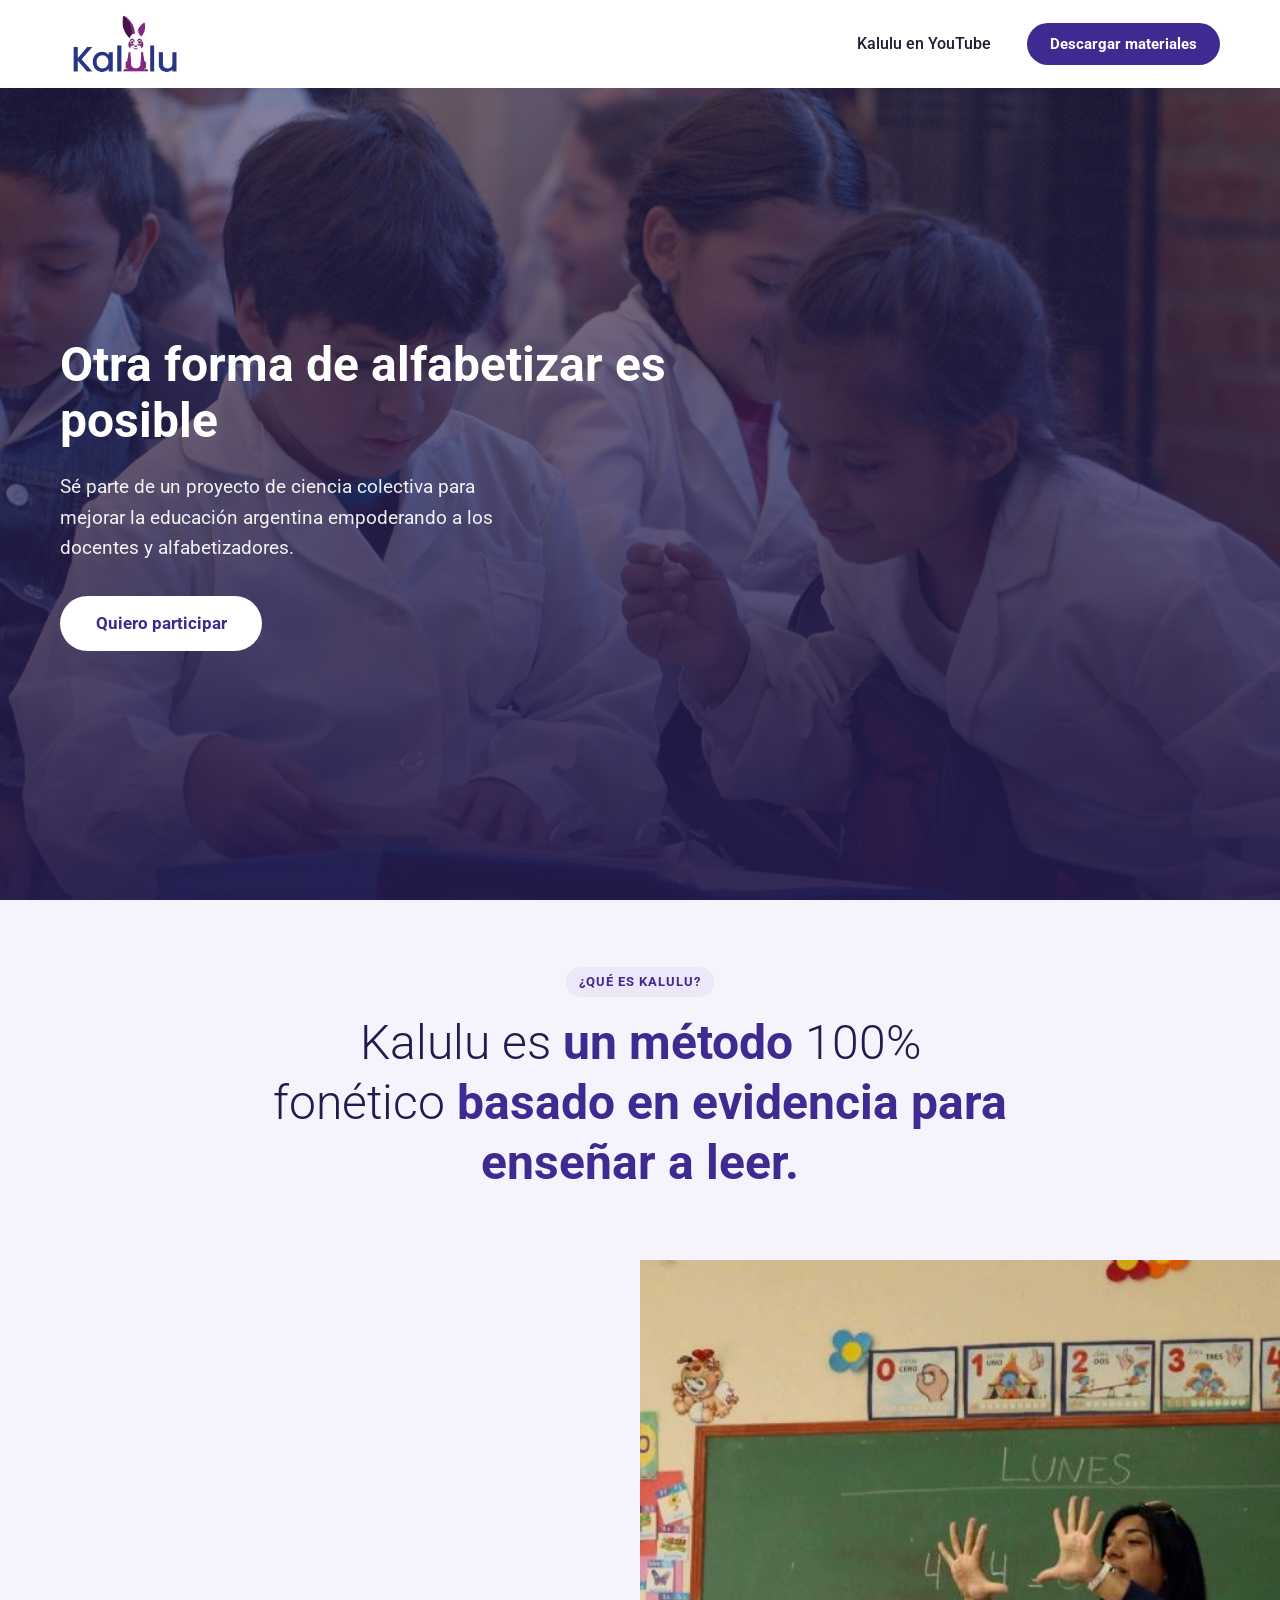
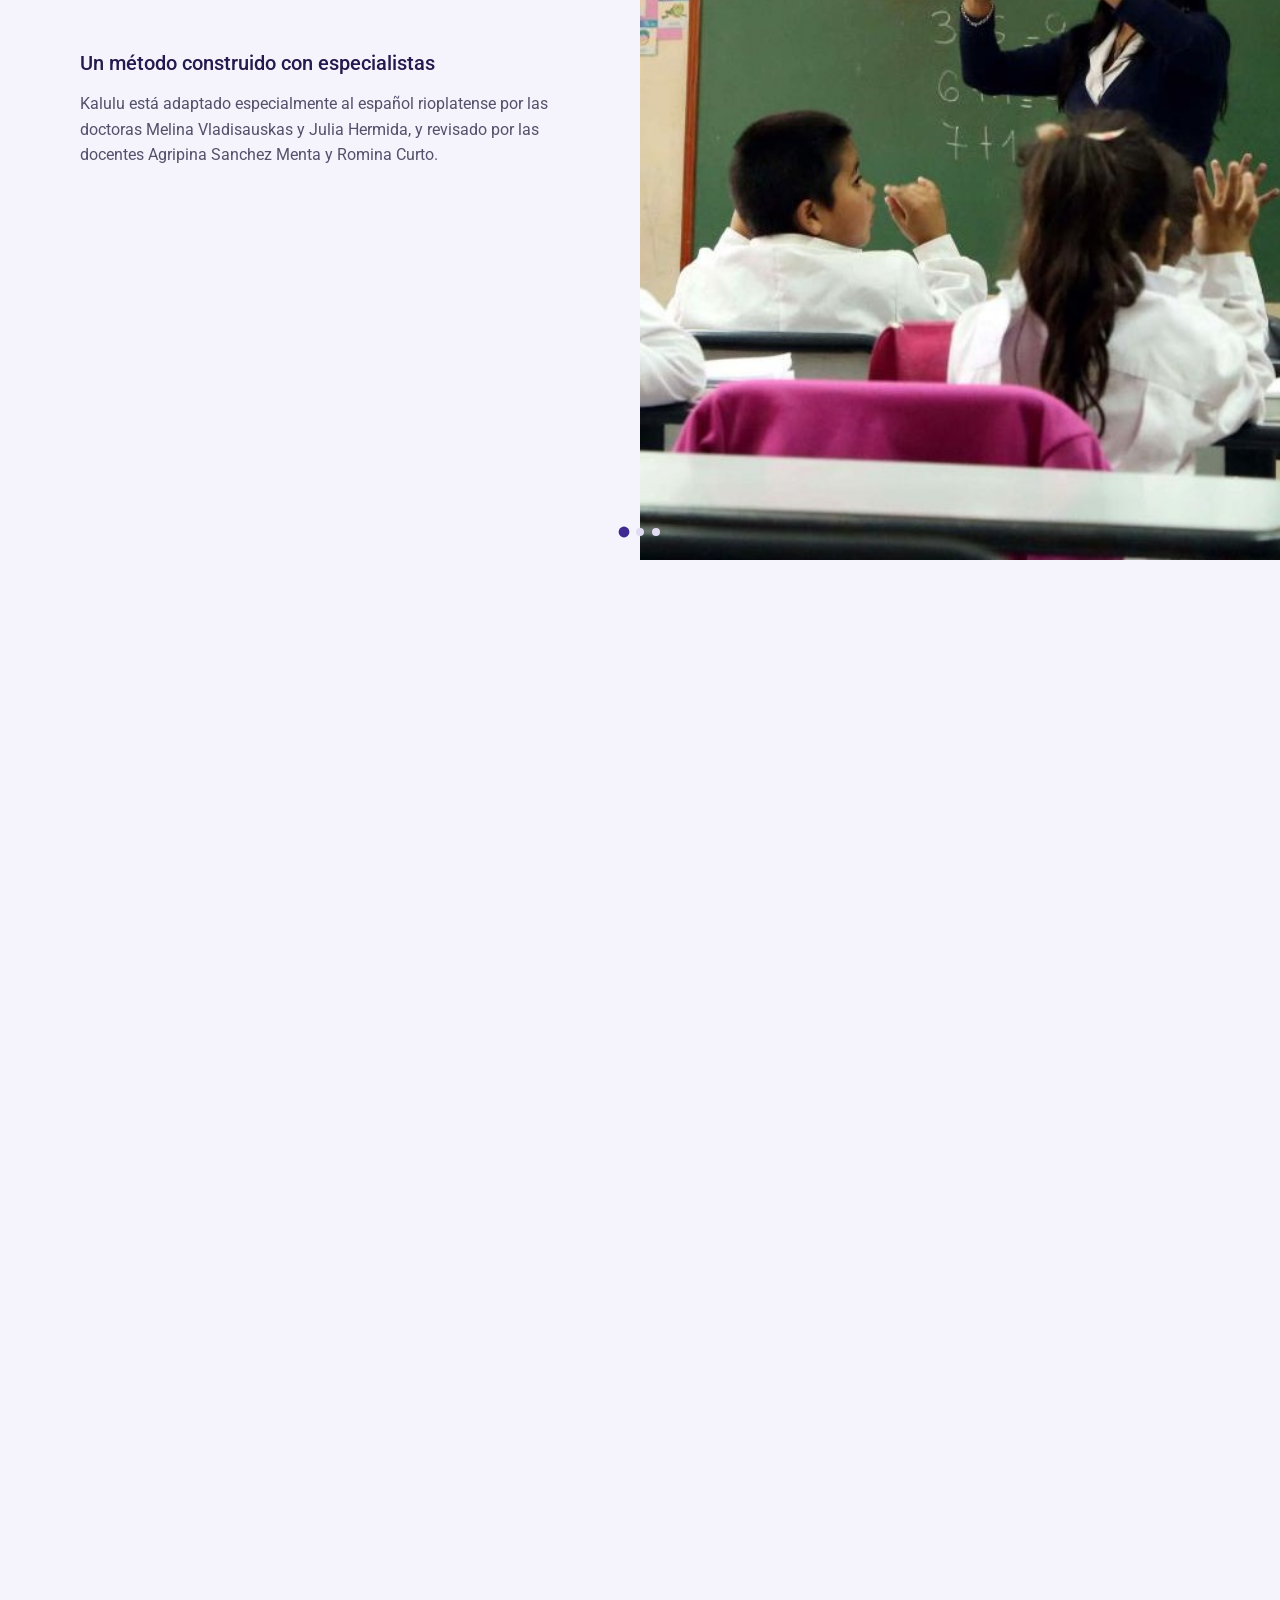
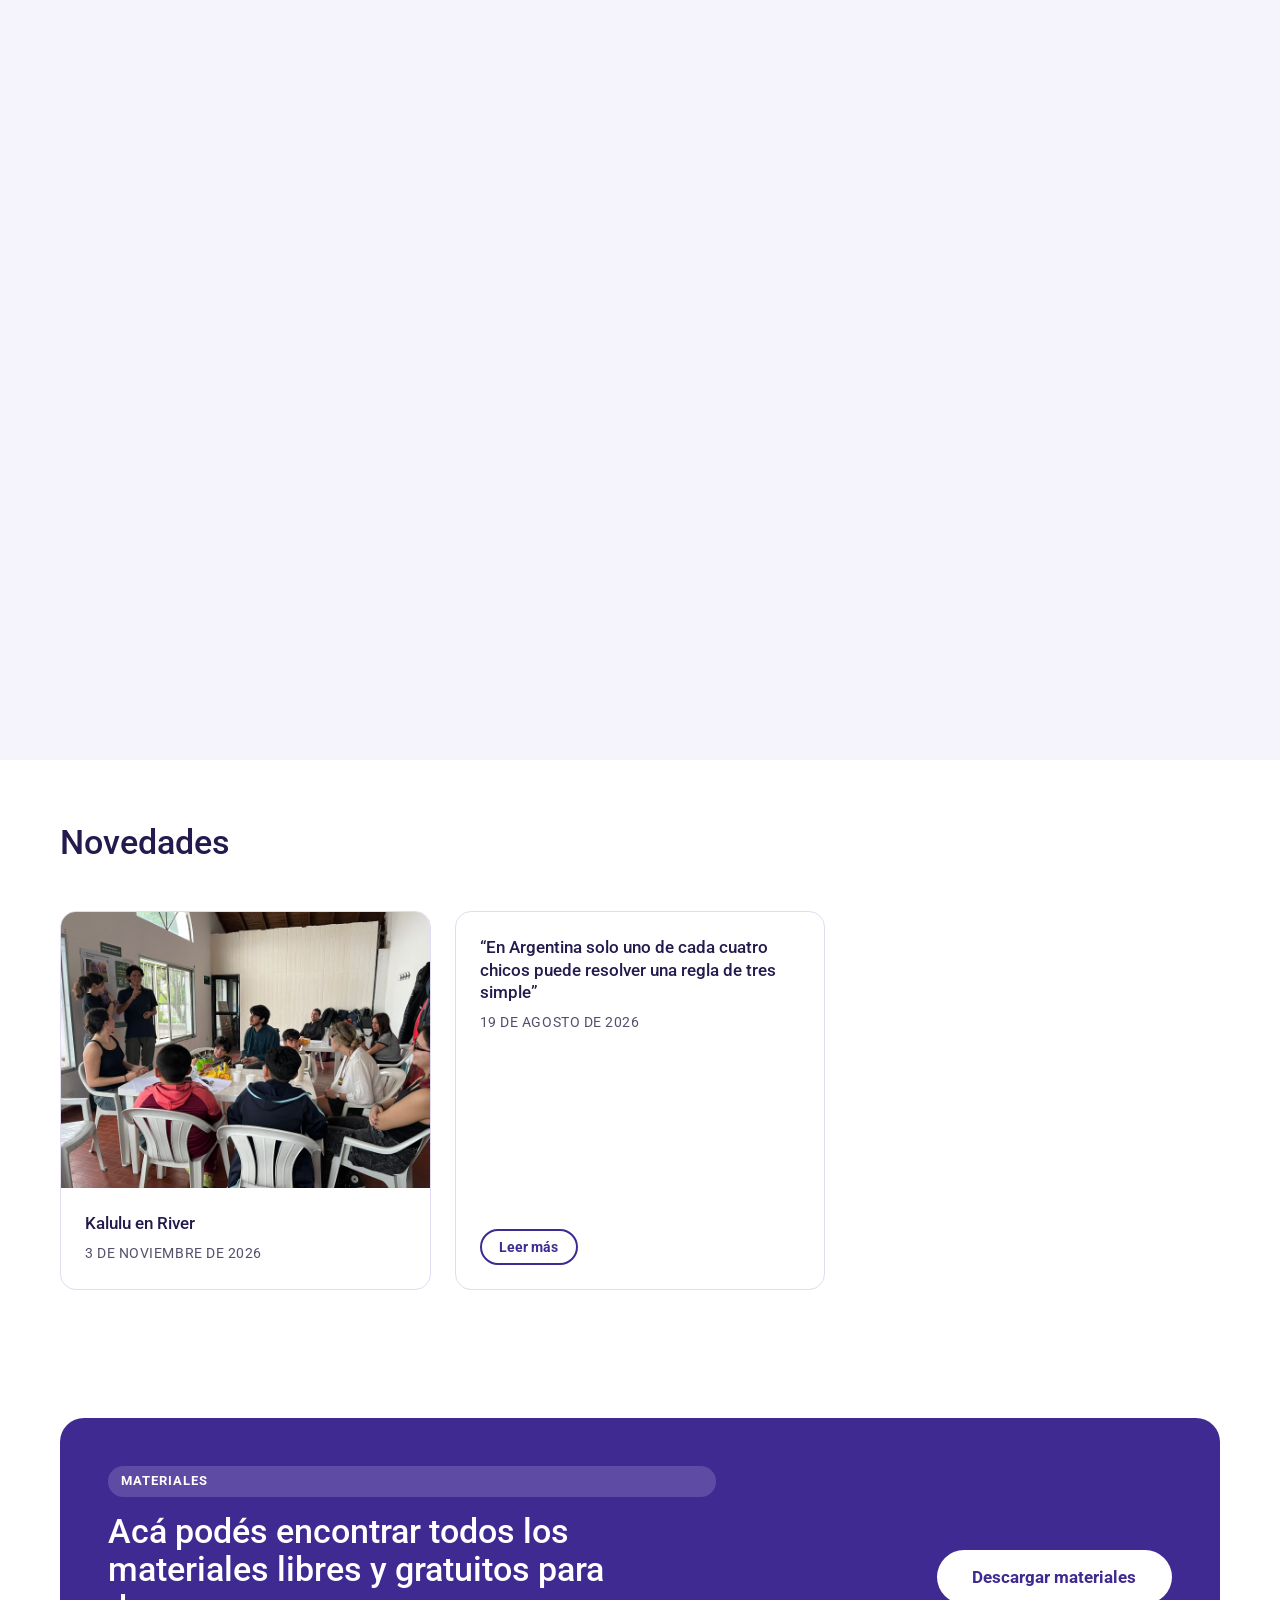
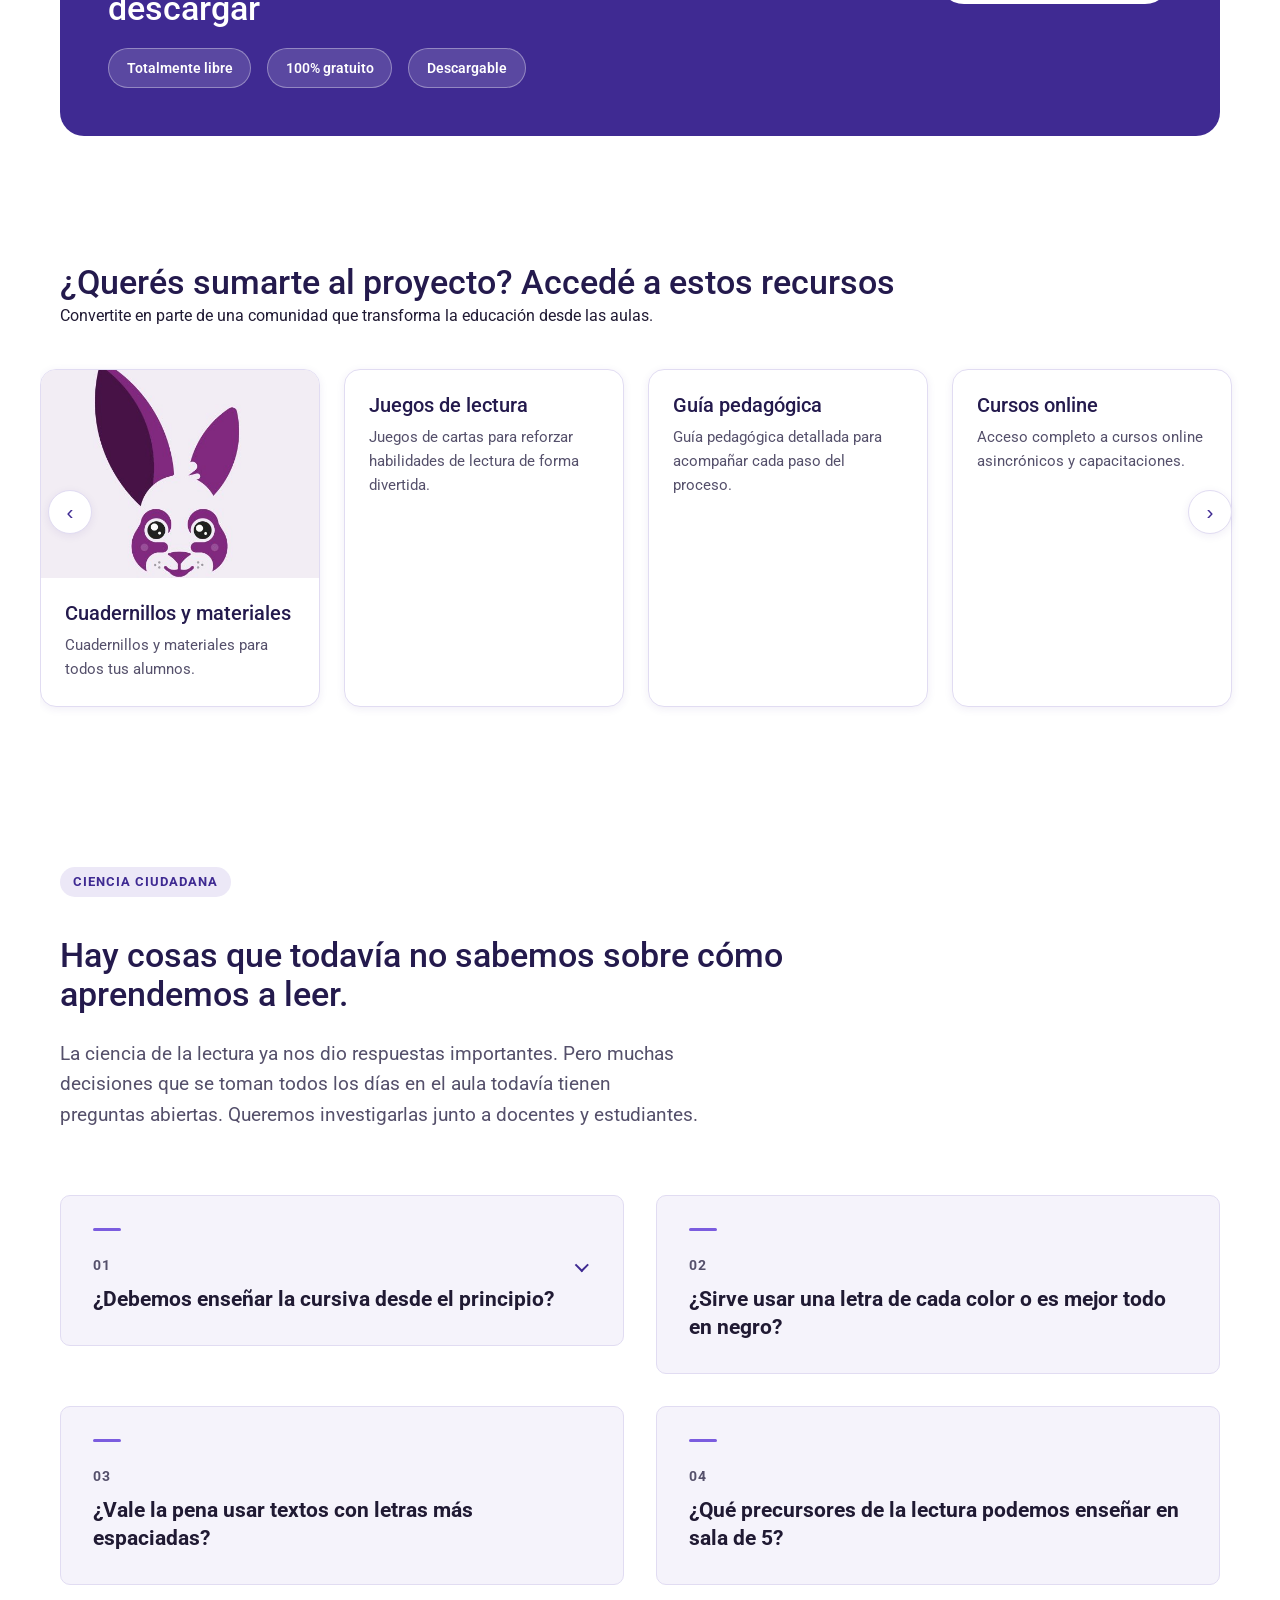
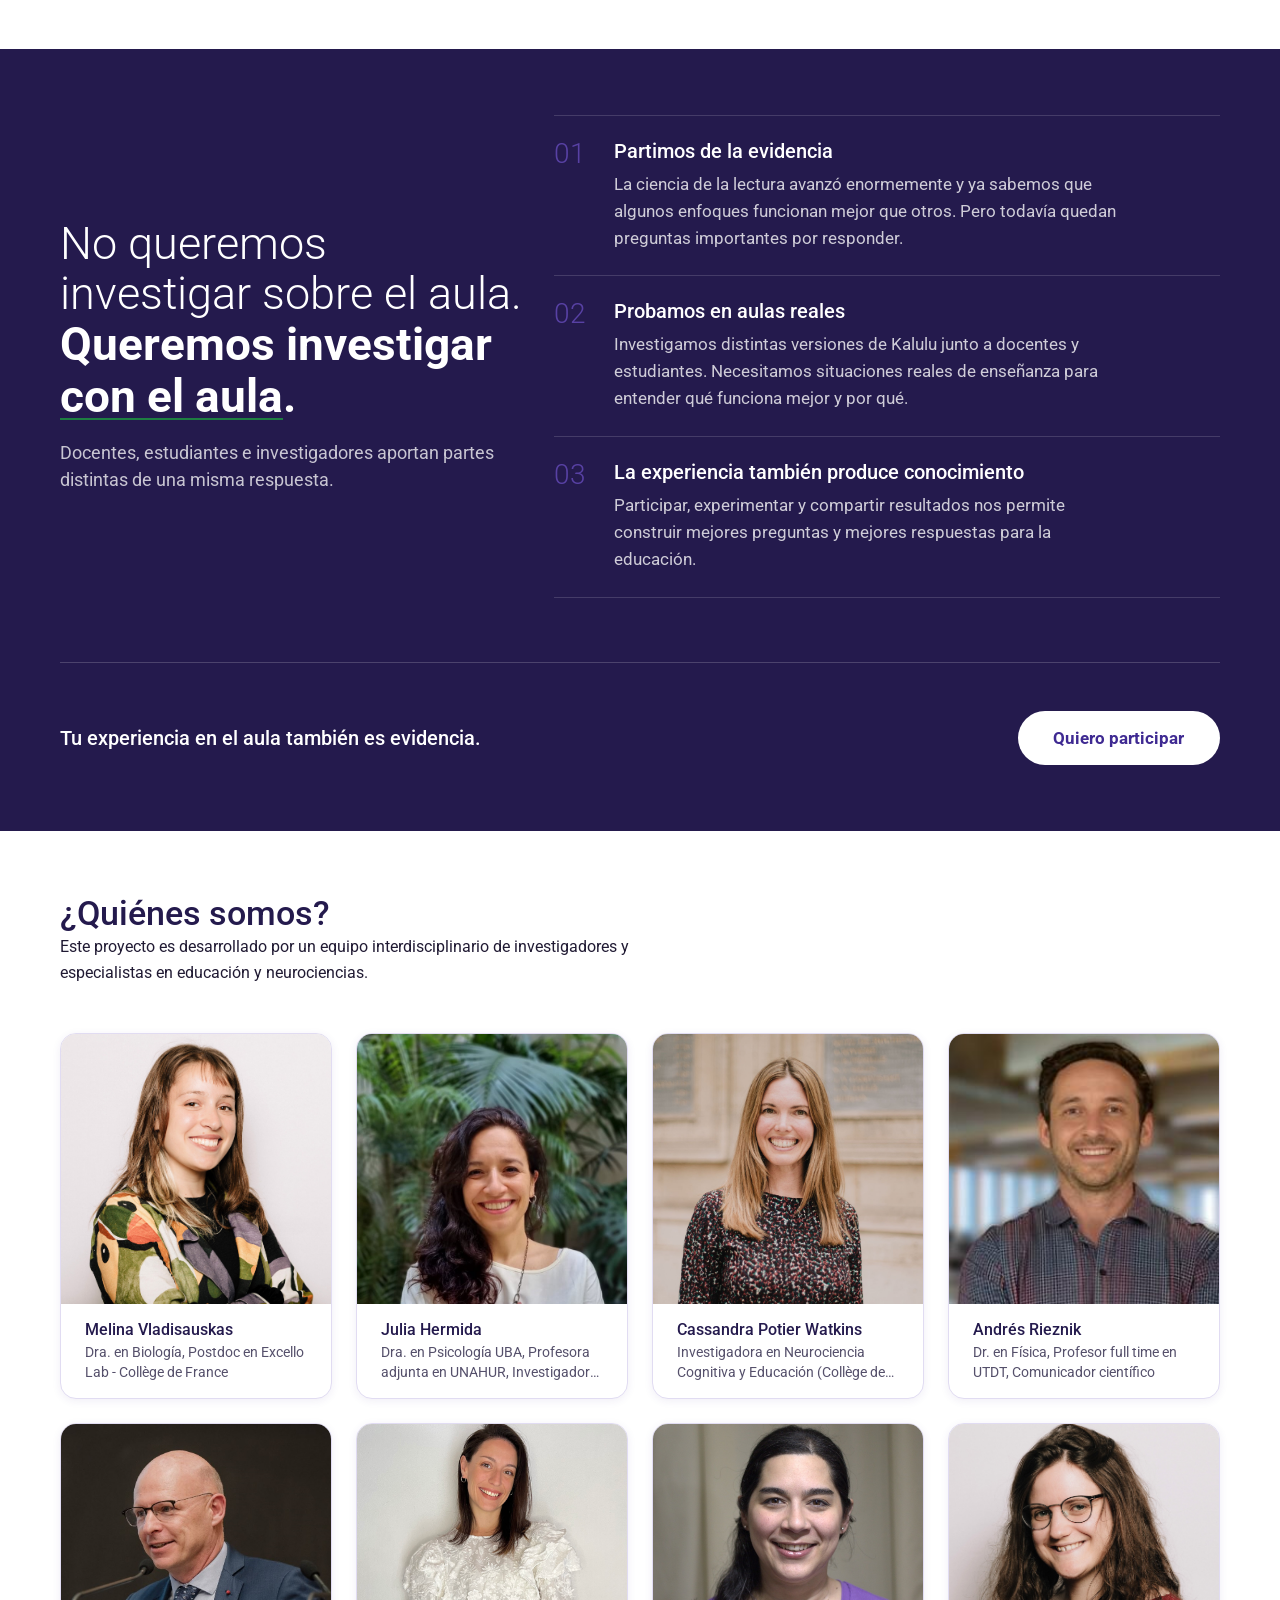
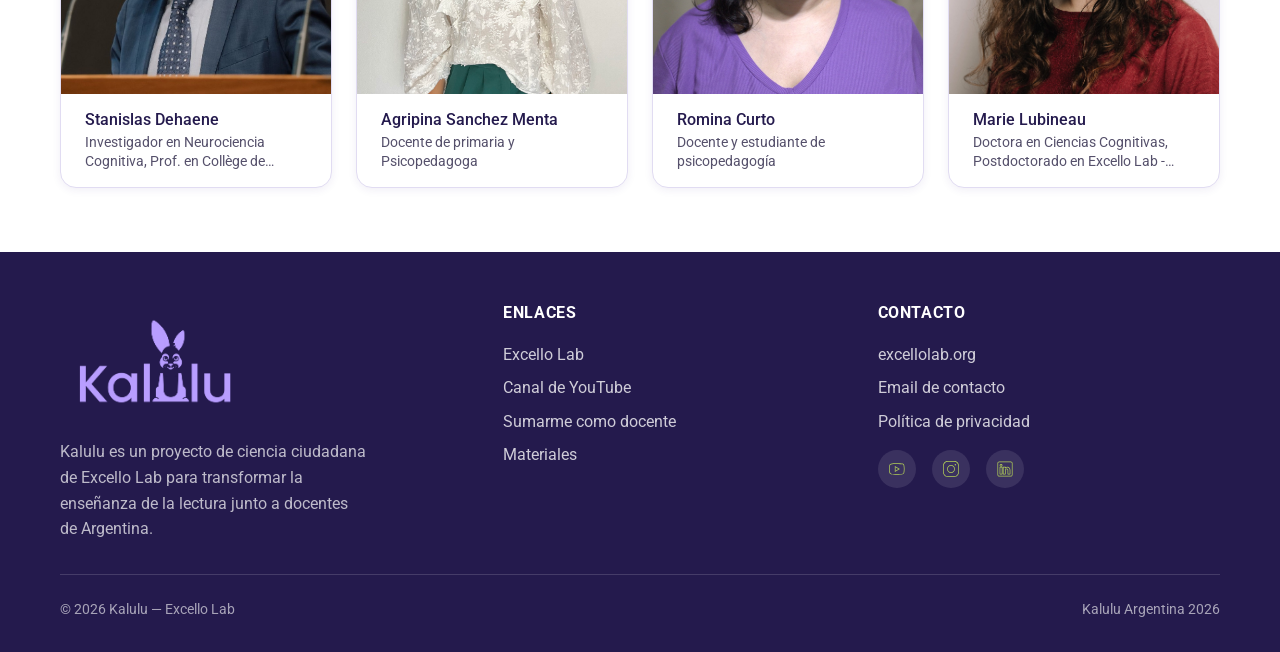
==== index.html @ 23df1b7a "Nueva versión del sitio Kalulu Argentina" ====
<!DOCTYPE html>
<html lang="es">
<head>
<meta charset="UTF-8">
<meta name="viewport" content="width=device-width, initial-scale=1.0">
<title>Kalulu Argentina</title>
<meta name="description" content="Kalulu es un proyecto de ciencia ciudadana para docentes: un método fonético gratuito para enseñar a leer, construido y puesto a prueba junto a investigadores y aulas reales de Argentina.">
<link rel="icon" type="image/png" sizes="48x48" href="imagenes/favicon-48.png">
<link rel="icon" type="image/png" sizes="192x192" href="imagenes/favicon-192.png">
<link rel="icon" type="image/png" sizes="512x512" href="imagenes/favicon.png">
<link rel="apple-touch-icon" href="imagenes/apple-touch-icon.png">
<meta property="og:site_name" content="Kalulu Argentina">
<meta property="og:title" content="Kalulu Argentina">
<meta property="og:type" content="website">
<meta property="og:image" content="https://www.kaluluargentina.org/imagenes/favicon.png">
<script type="application/ld+json">{"@context":"https://schema.org","@type":"WebSite","name":"Kalulu Argentina","alternateName":"Kalulu","url":"https://www.kaluluargentina.org/"}</script>
<link rel="stylesheet" href="assets/css/styles.css">
</head>
<body>
<a class="skip-link" href="#contenido-principal">Saltar al contenido principal</a>

<!-- ============================= HEADER ============================= -->
<header class="site-header">
    <div class="contenedor">
        <a href="./" class="site-header__logo" aria-label="Ir al inicio de Kalulu">
            <img src="imagenes/logo.png" alt="Kalulu">
        </a>
        <div class="site-header__acciones">
            <a class="site-header__youtube" href="https://www.youtube.com/@KaluluChannel" target="_blank" rel="noopener noreferrer" aria-label="Kalulu en YouTube">
                <span class="label-desktop">Kalulu en YouTube</span>
                <span class="label-mobile" aria-hidden="true">YouTube</span>
            </a>
            <a class="btn btn--primario site-header__materiales" href="materiales/index.html" aria-label="Descargar materiales">
                <span class="label-desktop">Descargar materiales</span>
                <span class="label-mobile" aria-hidden="true">Materiales</span>
            </a>
        </div>
    </div>
</header>

<main id="contenido-principal">

    <!-- ============================= HERO ============================= -->
    <section class="hero hero--cargando" id="hero" style="background-image: url('imagenes/imagen%20(9).jpg');">
        <div class="contenedor">
            <div class="hero__contenido">
                <h1 class="hero__titulo" id="hero-titulo">Los docentes <strong>podemos transformar</strong> la alfabetización</h1>
                <p class="hero__subtitulo" id="hero-subtitulo">Sé parte de un proyecto de ciencia colectiva para mejorar la educación argentina empoderando a los docentes.</p>
                <div class="hero__cta">
                    <a class="btn btn--claro btn--grande" id="hero-cta" href="https://kalulu.excellolab.org/cienciaciudadana-argentina/" target="_blank" rel="noopener noreferrer">Quiero participar</a>
                </div>
            </div>
        </div>
    </section>

    <!-- ============================= INTRODUCCIÓN "QUÉ ES KALULU" ============================= -->
    <section class="kalulu-intro" aria-labelledby="kalulu-intro-titulo">
        <div class="kalulu-intro__inner">
            <span class="etiqueta">¿Qué es Kalulu?</span>
            <h2 id="kalulu-intro-titulo">Kalulu es <strong>un método</strong> 100% fonético <strong>basado en evidencia para enseñar a leer.</strong></h2>
        </div>
    </section>

    <!-- ============================= SOBRE KALULU (interactiva / sticky) ============================= -->
    <section class="kalulu-sticky" id="kalulu-sticky" aria-label="Sobre Kalulu">
        <div class="kalulu-sticky__track" id="kalulu-sticky-track">
            <div class="kalulu-sticky__pegado" id="kalulu-sticky-pegado">

                <div class="kalulu-sticky__par is-active" data-panel-index="0">
                    <div class="kalulu-sticky__mitad kalulu-sticky__texto">
                        <div class="kalulu-sticky__texto-inner">
                            <h3>Un método construido con especialistas</h3>
                            <p>Kalulu está adaptado especialmente al español rioplatense por las doctoras Melina Vladisauskas y Julia Hermida, y revisado por las docentes Agripina Sanchez Menta y Romina Curto.</p>
                        </div>
                    </div>
                    <div class="kalulu-sticky__mitad kalulu-sticky__visual">
                        <div class="kalulu-sticky__media">
                            <img src="imagenes/imagen%20(3).jpeg" alt="Docente enseñando a leer con el método Kalulu" loading="lazy">
                        </div>
                    </div>
                </div>

                <div class="kalulu-sticky__par" data-panel-index="1">
                    <div class="kalulu-sticky__mitad kalulu-sticky__texto">
                        <div class="kalulu-sticky__texto-inner">
                            <h3>Pensado para el aula real</h3>
                            <p>Necesitamos pruebas reales, con aulas reales, con docentes reales: por eso Kalulu se prueba y se ajusta junto a quienes enseñan a leer todos los días.</p>
                        </div>
                    </div>
                    <div class="kalulu-sticky__mitad kalulu-sticky__visual">
                        <div class="kalulu-sticky__media kalulu-sticky__media--foto-aula">
                            <img src="imagenes/imagen%20(12).jpg" alt="Docente revisando el cuaderno de una alumna mientras el resto de la clase escribe, en un aula real" loading="lazy">
                        </div>
                    </div>
                </div>

                <div class="kalulu-sticky__par" data-panel-index="2">
                    <div class="kalulu-sticky__mitad kalulu-sticky__texto">
                        <div class="kalulu-sticky__texto-inner">
                            <h3>Todo el material, gratis</h3>
                            <p>Todos los materiales digitales de Kalulu son gratuitos, para que cualquier docente pueda empezar a usarlos en su aula sin ningún costo.</p>
                        </div>
                    </div>
                    <div class="kalulu-sticky__mitad kalulu-sticky__visual">
                        <div class="kalulu-sticky__media">
                            <img src="imagenes/imagen%20(2).jpg" alt="Materiales de Kalulu" loading="lazy">
                        </div>
                    </div>
                </div>

                <div class="kalulu-sticky__progreso" id="kalulu-sticky-progreso" aria-hidden="true">
                    <span class="kalulu-sticky__punto kalulu-sticky__punto--activo" data-punto="0"></span>
                    <span class="kalulu-sticky__punto" data-punto="1"></span>
                    <span class="kalulu-sticky__punto" data-punto="2"></span>
                </div>
            </div>
        </div>
    </section>

    <!-- ============================= NOTICIAS ============================= -->
    <section class="seccion" id="noticias" aria-labelledby="noticias-titulo">
        <div class="contenedor">
            <h2 id="noticias-titulo">Novedades</h2>
            <div id="noticias-contenedor">
                <p class="noticias__estado" id="noticias-estado">Cargando noticias...</p>
            </div>
        </div>
    </section>

    <!-- ============================= MATERIALES ============================= -->
    <section class="seccion" aria-labelledby="materiales-titulo">
        <div class="contenedor">
            <div class="materiales">
                <div class="materiales__texto">
                    <span class="etiqueta" style="background:rgba(255,255,255,0.16); color:#fff;">Materiales</span>
                    <h2 id="materiales-titulo">Acá podés encontrar todos los materiales libres y gratuitos para descargar</h2>
                    <div class="materiales__chips">
                        <span class="materiales__chip">Totalmente libre</span>
                        <span class="materiales__chip">100% gratuito</span>
                        <span class="materiales__chip">Descargable</span>
                    </div>
                </div>
                <div class="materiales__accion">
                    <a class="btn btn--claro btn--grande" href="materiales/index.html">Descargar materiales</a>
                </div>
            </div>
        </div>
    </section>

    <!-- ============================= QUÉ OFRECEMOS ============================= -->
    <section class="seccion" aria-labelledby="ofrecemos-titulo">
        <div class="contenedor">
            <h2 id="ofrecemos-titulo">¿Querés sumarte al proyecto? Accedé a estos recursos</h2>
            <p>Convertite en parte de una comunidad que transforma la educación desde las aulas.</p>
            <div class="ofrecemos__carrusel-wrap">
                <button type="button" class="ofrecemos__nav ofrecemos__nav--prev" id="ofrecemos-prev" aria-label="Ver tarjetas anteriores">‹</button>
                <div class="ofrecemos__carrusel" id="ofrecemos-carrusel" tabindex="0" aria-label="Recursos para docentes que ofrece Kalulu" role="region">
                    <p class="noticias__estado" id="ofrecemos-estado">Cargando...</p>
                </div>
                <button type="button" class="ofrecemos__nav ofrecemos__nav--next" id="ofrecemos-next" aria-label="Ver tarjetas siguientes">›</button>
            </div>
        </div>
    </section>

    <!-- ============================= CIENCIA CIUDADANA — PARTE 1: preguntas abiertas
         (editorial, fondo claro) ============================= -->
    <section class="seccion ciencia-preguntas" aria-labelledby="ciencia-titulo">
        <div class="contenedor">
            <div class="ciencia-preguntas__intro">
                <span class="etiqueta">Ciencia ciudadana</span>
                <h2 id="ciencia-titulo">Hay cosas que todavía no sabemos sobre cómo aprendemos a leer.</h2>
                <p>La ciencia de la lectura ya nos dio respuestas importantes. Pero muchas decisiones que se toman todos los días en el aula todavía tienen preguntas abiertas. Queremos investigarlas junto a docentes y estudiantes.</p>
            </div>

            <div class="ciencia-preguntas__grid" id="ciencia-preguntas-contenedor" aria-live="polite">
                <p class="ciencia-preguntas__estado" id="ciencia-preguntas-estado">Cargando preguntas...</p>
            </div>
        </div>
    </section>

    <!-- ============================= CIENCIA CIUDADANA — PARTE 2: cómo investigamos
         juntos (violeta institucional, dos columnas asimétricas + cierre) ============================= -->
    <section class="ciencia-investigacion" aria-labelledby="ciencia-investigacion-titulo">
        <div class="contenedor">
            <div class="ciencia-investigacion__grid">
                <div class="ciencia-investigacion__statement">
                    <h2 id="ciencia-investigacion-titulo">
                        <span class="ciencia-investigacion__linea-liviana">No queremos investigar sobre el aula.</span>
                        <strong class="ciencia-investigacion__linea-fuerte">Queremos investigar <span class="ciencia-investigacion__resaltado">con el aula</span>.</strong>
                    </h2>
                    <p>Docentes, estudiantes e investigadores aportan partes distintas de una misma respuesta.</p>
                </div>

                <ol class="ciencia-investigacion__lista">
                    <li class="ciencia-investigacion__paso">
                        <span class="ciencia-investigacion__paso-num" aria-hidden="true">01</span>
                        <div class="ciencia-investigacion__paso-texto">
                            <h3>Partimos de la evidencia</h3>
                            <p>La ciencia de la lectura avanzó enormemente y ya sabemos que algunos enfoques funcionan mejor que otros. Pero todavía quedan preguntas importantes por responder.</p>
                        </div>
                    </li>
                    <li class="ciencia-investigacion__paso">
                        <span class="ciencia-investigacion__paso-num" aria-hidden="true">02</span>
                        <div class="ciencia-investigacion__paso-texto">
                            <h3>Probamos en aulas reales</h3>
                            <p>Investigamos distintas versiones de Kalulu junto a docentes y estudiantes. Necesitamos situaciones reales de enseñanza para entender qué funciona mejor y por qué.</p>
                        </div>
                    </li>
                    <li class="ciencia-investigacion__paso">
                        <span class="ciencia-investigacion__paso-num" aria-hidden="true">03</span>
                        <div class="ciencia-investigacion__paso-texto">
                            <h3>La experiencia también produce conocimiento</h3>
                            <p>Participar, experimentar y compartir resultados nos permite construir mejores preguntas y mejores respuestas para la educación.</p>
                        </div>
                    </li>
                </ol>
            </div>

            <div class="ciencia-investigacion__cierre">
                <p class="ciencia-investigacion__cierre-texto">Tu experiencia en el aula también es evidencia.</p>
                <a class="btn btn--claro btn--grande" href="https://kalulu.excellolab.org/cienciaciudadana-argentina/" target="_blank" rel="noopener noreferrer">Quiero participar</a>
            </div>
        </div>
    </section>

    <!-- ============================= QUIÉNES SOMOS ============================= -->
    <section class="seccion" id="equipo" aria-labelledby="equipo-titulo">
        <div class="contenedor">
            <h2 id="equipo-titulo">¿Quiénes somos?</h2>
            <p>Este proyecto es desarrollado por un equipo interdisciplinario de investigadores y especialistas en educación y neurociencias.</p>

            <div class="equipo__grid" id="equipo-grid">
                <p class="equipo__estado" id="equipo-estado">Cargando equipo...</p>
            </div>
        </div>
    </section>
</main>

<!-- ============================= FOOTER ============================= -->
<footer class="site-footer" id="contacto">
    <div class="contenedor">
        <div class="site-footer__top">
            <div class="site-footer__marca">
                <img src="imagenes/logofondooscuro.png" alt="Kalulu">
                <p>Kalulu es un proyecto de ciencia ciudadana de Excello Lab para transformar la enseñanza de la lectura junto a docentes de Argentina.</p>
            </div>
            <div>
                <h4>Enlaces</h4>
                <ul>
                    <li><a href="https://excellolab.org/" target="_blank" rel="noopener noreferrer">Excello Lab</a></li>
                    <li><a href="https://www.youtube.com/@KaluluChannel" target="_blank" rel="noopener noreferrer">Canal de YouTube</a></li>
                    <li><a href="https://kalulu.excellolab.org/cienciaciudadana-argentina/" target="_blank" rel="noopener noreferrer">Sumarme como docente</a></li>
                    <li><a href="materiales/index.html">Materiales</a></li>
                </ul>
            </div>
            <div>
                <h4>Contacto</h4>
                <ul>
                    <li><a href="https://excellolab.org/" target="_blank" rel="noopener noreferrer">excellolab.org</a></li>
                    <li><a href="mailto:contacto-argentina@excellolab.org">Email de contacto</a></li>
                    <li><a href="https://excellolab.org/politique-de-confidentialite/" target="_blank" rel="noopener noreferrer">Política de privacidad</a></li>
                </ul>
                <div class="site-footer__social" style="margin-top:1rem;">
                    <a href="https://www.youtube.com/@KaluluChannel" target="_blank" rel="noopener noreferrer" aria-label="YouTube de Kalulu"><img src="imagenes/youtube.svg" alt=""></a>
                    <a href="https://www.instagram.com/kaluluriodelaplata/" target="_blank" rel="noopener noreferrer" aria-label="Instagram de Kalulu"><img src="imagenes/instagram.svg" alt=""></a>
                    <a href="https://www.linkedin.com/company/excello-org/" target="_blank" rel="noopener noreferrer" aria-label="LinkedIn de Excello Lab"><img src="imagenes/linkedin.svg" alt=""></a>
                </div>
            </div>
        </div>
        <div class="site-footer__bottom">
            <span>© 2026 Kalulu — Excello Lab</span>
            <span>Kalulu Argentina 2026</span>
        </div>
    </div>
</footer>

<script src="assets/js/data-client.js" defer></script>
<script src="assets/js/hero.js" defer></script>
<script src="assets/js/noticias.js" defer></script>
<script src="assets/js/ofrecemos.js" defer></script>
<script src="assets/js/ciencia-preguntas.js" defer></script>
<script src="assets/js/equipo.js" defer></script>
<script src="assets/js/kalulu-sticky.js" defer></script>
</body>
</html>
---- assets/css/styles.css ----
/* =====================================================================
   Kalulu — Rediseño / Sistema visual
   -----------------------------------------------------------------------
   Hoja de estilos construida desde cero para /redesign. Reutiliza el
   lenguaje visual de Kalulu (violeta institucional, blanco, Roboto/Oswald)
   pero no importa la hoja de estilos vieja ni sus hacks. Mobile-first:
   cada componente se piensa primero en una columna y después se adapta
   a pantallas más anchas con min-width.
   ===================================================================== */

@import url('https://fonts.googleapis.com/css2?family=Roboto:ital,wght@0,100..900;1,100..900&display=swap');
/* Auditoría tipográfica (2ª pasada): la identidad original de Kalulu (ver
   styles.css de referencia) NUNCA usa una tipografía de títulos distinta a
   la del texto — todo es Roboto, y la jerarquía se construye con peso
   (300 liviano / 500 medio / 700 fuerte) y tamaño, no con una fuente
   display como Oswald. Se saca el import de Oswald (no se usa en ningún
   lado) y --font-heading pasa a ser Roboto, para que el resto del sitio
   comparta ese mismo lenguaje. */

/* ---------------------------------------------------------------------
   1. Tokens (:root)
   --------------------------------------------------------------------- */
:root {
  /* Color — violeta institucional de Kalulu, en escala */
  --color-violeta-900: #241a4d;
  --color-violeta-800: #2c1e6c;
  --color-violeta-700: #3f2a92;
  --color-violeta-600: #4b2a9b;
  --color-violeta-400: #7b5cdf;
  --color-violeta-100: #ece8f7;
  --color-violeta-50:  #f5f3fb;

  --color-blanco: #ffffff;
  --color-texto: #201a33;
  --color-texto-suave: #55506b;
  --color-borde: #e1dcf2;
  --color-error: #a02020;
  --color-exito: #1e7e42;

  --color-fondo: var(--color-blanco);
  --color-marca: var(--color-violeta-700);
  --color-marca-hover: var(--color-violeta-800);
  --color-acento: var(--color-violeta-400);

  /* Tipografía — un único lenguaje tipográfico para todo el sitio, igual
     que en la identidad original: Roboto en todos lados, la jerarquía la
     da el peso y el tamaño. --font-heading existe como variable única para
     que ninguna sección declare una fuente "a mano". */
  --fuente-texto: 'Roboto', system-ui, sans-serif;
  --font-heading: 'Roboto', system-ui, sans-serif;

  --peso-titulo-liviano: 300;
  --peso-titulo-medio: 500;
  --peso-titulo-fuerte: 700;

  /* Escala tipográfica (ajuste general): antes --tamano-h1 llegaba a 60px,
     --tamano-h2 a 40px y --espaciado-seccion a 96px — cada sección se
     sentía "hero". Bajados ~20-25% en el techo para una lectura más
     editorial/liviana; los pisos (mobile) se recortan menos para no
     perder legibilidad. */
  --tamano-h1: clamp(1.9rem, 1.2rem + 2.6vw, 3rem);
  --tamano-h2: clamp(1.5rem, 1.25rem + 1.3vw, 2.1rem);
  --tamano-h3: clamp(1.05rem, 0.98rem + 0.35vw, 1.25rem);
  --tamano-texto: 1rem;
  --tamano-destacado: clamp(1.05rem, 1rem + 0.4vw, 1.2rem);

  /* Layout */
  --ancho-contenedor: 1200px;
  --ancho-contenedor-angosto: 860px;
  --espaciado-seccion: clamp(2.75rem, 2.1rem + 2.4vw, 5rem);
  --padding-lateral: 1.25rem;

  /* Espaciado en escala */
  --space-1: 0.25rem;
  --space-2: 0.5rem;
  --space-3: 1rem;
  --space-4: 1.5rem;
  --space-5: 2rem;
  --space-6: 3rem;
  --space-7: 4rem;
  --space-8: 5.5rem;

  /* Bordes / sombras */
  --radio-s: 10px;
  --radio-m: 16px;
  --radio-l: 24px;
  --radio-pill: 999px;

  --sombra-s: 0 2px 8px rgba(63, 42, 146, 0.08);
  --sombra-m: 0 8px 24px rgba(63, 42, 146, 0.14);
  --sombra-l: 0 16px 48px rgba(63, 42, 146, 0.18);

  --transicion-rapida: 0.18s ease;
  --transicion-suave: 0.4s ease;

  /* Alto real del header — se lee también desde JS/HTML para que el Hero
     y la sección sticky puedan restar exactamente este valor de 100dvh
     en vez de asumir un número fijo. Ver 2. HERO más abajo. */
  --header-alto: 88px;
}

/* El ajuste de --header-alto y el resto de los overrides mobile del
   header viven consolidados en la sección 14 (final del archivo), junto
   con el resto de los ajustes de mobile, para no repartir el mismo
   breakpoint en varios lugares del archivo. */

/* ---------------------------------------------------------------------
   2. Reset básico
   --------------------------------------------------------------------- */
*, *::before, *::after { box-sizing: border-box; }
html, body, h1, h2, h3, h4, p, ul, ol, figure { margin: 0; padding: 0; }
ul, ol { list-style: none; }

html {
  scroll-behavior: smooth;
  -webkit-text-size-adjust: 100%;
}

@media (prefers-reduced-motion: reduce) {
  html { scroll-behavior: auto; }
  *, *::before, *::after {
    animation-duration: 0.01ms !important;
    animation-iteration-count: 1 !important;
    transition-duration: 0.01ms !important;
    scroll-behavior: auto !important;
  }
}

body {
  font-family: var(--fuente-texto);
  color: var(--color-texto);
  background: var(--color-fondo);
  line-height: 1.6;
  width: 100%;
  min-height: 100vh;
  overflow-x: hidden;
  padding-top: var(--header-alto);
}

h1, h2, h3 {
  font-family: var(--font-heading);
  font-weight: var(--peso-titulo-liviano);
  line-height: 1.15;
  color: var(--color-violeta-900);
}

h1 { font-size: var(--tamano-h1); }
h1 strong, h1 b { font-weight: var(--peso-titulo-medio); color: inherit; }

h2 { font-size: var(--tamano-h2); font-weight: var(--peso-titulo-medio); }
h2 strong, h2 b { font-weight: var(--peso-titulo-fuerte); }

h3 { font-size: var(--tamano-h3); font-weight: var(--peso-titulo-medio); }

p { max-width: 70ch; }

img, video, iframe {
  max-width: 100%;
  height: auto;
  display: block;
}

a { color: inherit; }

/* Foco visible y consistente para navegación por teclado */
a:focus-visible,
button:focus-visible,
input:focus-visible,
textarea:focus-visible,
[tabindex]:focus-visible {
  outline: 3px solid var(--color-violeta-400);
  outline-offset: 2px;
  border-radius: var(--radio-s);
}

.contenedor {
  width: 100%;
  max-width: var(--ancho-contenedor);
  margin: 0 auto;
  padding: 0 var(--padding-lateral);
}

.contenedor--angosto {
  width: 100%;
  max-width: var(--ancho-contenedor-angosto);
  margin: 0 auto;
  padding: 0 var(--padding-lateral);
}

.seccion {
  padding-block: var(--espaciado-seccion);
}

.visualmente-oculto {
  position: absolute;
  width: 1px; height: 1px;
  padding: 0; margin: -1px;
  overflow: hidden;
  clip: rect(0, 0, 0, 0);
  white-space: nowrap;
  border: 0;
}

.skip-link {
  position: absolute;
  left: 1rem;
  top: -60px;
  background: var(--color-marca);
  color: var(--color-blanco);
  padding: 0.6rem 1.2rem;
  border-radius: var(--radio-s);
  z-index: 2000;
  transition: top var(--transicion-rapida);
}
.skip-link:focus { top: 1rem; }

/* Botones reutilizables */
.btn {
  display: inline-flex;
  align-items: center;
  justify-content: center;
  gap: 0.5rem;
  padding: 0.8rem 1.7rem;
  border-radius: var(--radio-pill);
  font-weight: 700;
  text-decoration: none;
  border: 2px solid transparent;
  cursor: pointer;
  font-family: var(--fuente-texto);
  font-size: 1rem;
  transition: background-color var(--transicion-rapida), color var(--transicion-rapida), transform var(--transicion-rapida), border-color var(--transicion-rapida);
  line-height: 1.2;
}
.btn:hover { transform: translateY(-1px); }
.btn:active { transform: translateY(0); }

.btn--primario {
  background: var(--color-marca);
  color: var(--color-blanco);
}
.btn--primario:hover { background: var(--color-marca-hover); color: var(--color-blanco); }

.btn--claro {
  background: var(--color-blanco);
  color: var(--color-marca);
}
.btn--claro:hover { background: var(--color-violeta-100); }

.btn--fantasma {
  background: transparent;
  color: var(--color-marca);
  border-color: var(--color-marca);
}
.btn--fantasma:hover { background: var(--color-violeta-50); }

.btn--grande { padding: 0.95rem 2.1rem; font-size: 1.05rem; }

.etiqueta {
  display: inline-block;
  text-transform: uppercase;
  letter-spacing: 0.08em;
  font-weight: 700;
  font-size: 0.8rem;
  color: var(--color-marca);
  background: var(--color-violeta-100);
  padding: 0.3rem 0.8rem;
  border-radius: var(--radio-pill);
}

/* Par de etiquetas alternativas (texto completo / texto corto) para el
   mismo elemento, usado en los botones del header: por defecto se ve la
   versión completa y la corta queda oculta; el breakpoint mobile (ver
   sección 14, al final del archivo) invierte cuál se muestra. Nunca hay
   dos botones — el link/href es siempre el mismo, solo cambia el texto
   visible. La versión corta lleva aria-hidden y el <a> que las contiene
   tiene su propio aria-label con el texto completo, así el nombre
   accesible no cambia según el ancho de pantalla. */
.label-mobile { display: none; }

/* =====================================================================
   3. Header
   ===================================================================== */
.site-header {
  position: fixed;
  inset-block-start: 0;
  inset-inline: 0;
  height: var(--header-alto);
  background: var(--color-blanco);
  box-shadow: var(--sombra-s);
  z-index: 1000;
  display: flex;
  align-items: center;
}

.site-header .contenedor {
  display: flex;
  align-items: center;
  justify-content: space-between;
  gap: var(--space-3);
  width: 100%;
}

.site-header__logo {
  display: flex;
  align-items: center;
  flex-shrink: 0;
}
/* Logo ~100% más grande que la primera versión (42px -> 84px), con el
   header creciendo lo justo (--header-alto 76px -> 88px) para que quede
   equilibrado en vez de un logo enorme apretado en una franja angosta. */
.site-header__logo img { height: 84px; width: auto; }

.site-header__acciones {
  display: flex;
  align-items: center;
  gap: var(--space-5);
}

.site-header__youtube {
  display: inline-flex;
  align-items: center;
  text-decoration: none;
  font-weight: var(--peso-titulo-medio);
  color: var(--color-texto);
  padding: 0.5rem 0.25rem;
  border-radius: var(--radio-s);
  white-space: nowrap;
  transition: color var(--transicion-rapida);
}
.site-header__youtube:hover { color: var(--color-marca); }

.site-header__materiales {
  white-space: nowrap;
  padding: 0.6rem 1.3rem;
  font-size: 0.95rem;
}

/* =====================================================================
   4. Hero
   ===================================================================== */
.hero {
  position: relative;
  /* Ocupa exactamente el resto de la primera pantalla (100% del viewport
     menos el header fijo), no un porcentaje aproximado como "88vh" — eso
     era lo que dejaba una franja blanca de la sección siguiente asomando
     abajo en pantallas más altas. "dvh" evita además el salto por la
     barra de direcciones del navegador en mobile; "vh" queda como
     fallback para navegadores que no soportan dvh. */
  min-height: calc(100vh - var(--header-alto));
  min-height: calc(100dvh - var(--header-alto));
  display: flex;
  align-items: center;
  color: var(--color-blanco);
  background-color: var(--color-violeta-900);
  background-size: cover;
  background-position: center;
  overflow: hidden;
}

.hero::before {
  content: '';
  position: absolute;
  inset: 0;
  background: linear-gradient(180deg, rgba(36, 26, 77, 0.55) 0%, rgba(36, 26, 77, 0.78) 65%, rgba(36, 26, 77, 0.92) 100%);
  z-index: 0;
}

.hero__contenido {
  position: relative;
  z-index: 1;
  max-width: 46rem;
  padding-block: var(--space-7);
}

.hero__titulo {
  color: var(--color-blanco);
  font-weight: var(--peso-titulo-fuerte);
  overflow-wrap: break-word;
}
.hero__titulo strong { color: #d9ceff; font-weight: var(--peso-titulo-fuerte); }

.hero__subtitulo {
  margin-top: var(--space-4);
  font-size: var(--tamano-destacado);
  max-width: 42ch;
  color: rgba(255,255,255,0.92);
}

.hero__cta { margin-top: var(--space-5); }

.hero--cargando .hero__titulo,
.hero--cargando .hero__subtitulo { opacity: 0.65; }

/* =====================================================================
   5. Introducción "¿Qué es Kalulu?" — transición Hero -> sticky
   ===================================================================== */
.kalulu-intro {
  background: var(--color-violeta-50);
  /* Antes 62vh + space-8 (88px): un bloque casi tan alto como un segundo
     Hero solo para centrar una frase. Se acorta a un alto natural con un
     mínimo moderado, y el título pasa a compartir --tamano-h1 (ya
     reducido) en vez de tener su propia escala grande y duplicada. */
  padding: var(--space-7) var(--padding-lateral);
  min-height: 40vh;
  display: flex;
  align-items: center;
  justify-content: center;
  text-align: center;
}

.kalulu-intro__inner {
  max-width: 46rem;
  margin: 0 auto;
}

.kalulu-intro .etiqueta { margin-bottom: var(--space-3); }

.kalulu-intro h2 {
  font-size: var(--tamano-h1);
  font-weight: var(--peso-titulo-liviano);
  line-height: 1.25;
  color: var(--color-violeta-900);
}

.kalulu-intro h2 strong {
  font-weight: var(--peso-titulo-fuerte);
  color: var(--color-marca);
}

/* =====================================================================
   6. Sección interactiva "Sobre Kalulu" — pantalla dividida fija, el
   contenido entra/sale con el progreso real del scroll (ver
   assets/js/kalulu-sticky.js). Sin scroll-jacking: el navegador sigue
   manejando el scroll; JS solo lee la posición y mueve transform/opacity.
   ===================================================================== */
.kalulu-sticky {
  position: relative;
  background: var(--color-violeta-50);
}

.kalulu-sticky__track {
  position: relative;
  /* Alto total del recorrido: 3 paneles x 100vh = dos transiciones
     completas de 100vh de scroll cada una. Sin "colchón" extra entre
     paneles -> no quedan huecos donde el scroll no mueve nada. */
  height: 300vh;
}

.kalulu-sticky__pegado {
  position: sticky;
  top: 0;
  height: 100vh;
  overflow: hidden;
}

.kalulu-sticky__par {
  position: absolute;
  inset: 0;
  display: flex;
  align-items: stretch;
  will-change: transform, opacity;
  /* Estado discreto por defecto = INACTIVO: completamente invisible y sin
     interacción. Nunca hay opacidades parciales permanentes acá -- solo
     0 o 1 (ver assets/js/kalulu-sticky.js, que agrega/saca ".is-active"
     según en qué tercio del scroll está el usuario, un solo panel activo
     a la vez). "visibility" se retrasa al ocultarse para que la card
     saliente pueda completar su fade breve antes de desaparecer del
     todo, pero se vuelve visible sin retraso al activarse. */
  opacity: 0;
  visibility: hidden;
  pointer-events: none;
  transform: translateY(20px);
  transition: opacity 300ms ease, transform 400ms ease, visibility 0s linear 300ms;
}

.kalulu-sticky__par.is-active {
  opacity: 1;
  visibility: visible;
  pointer-events: auto;
  transform: translateY(0);
  transition: opacity 300ms ease, transform 400ms ease, visibility 0s linear 0s;
}

.kalulu-sticky__mitad {
  width: 50%;
  display: flex;
  align-items: center;
  padding: var(--space-6) var(--space-5);
}

.kalulu-sticky__texto { flex-direction: column; justify-content: center; }
.kalulu-sticky__texto-inner { max-width: 30rem; margin-inline: auto; }
.kalulu-sticky__texto-inner .etiqueta { margin-bottom: var(--space-3); }
.kalulu-sticky__texto-inner p { margin-top: var(--space-3); color: var(--color-texto-suave); }

.kalulu-sticky__visual {
  background: var(--color-violeta-100);
  justify-content: center;
  position: relative;
  overflow: hidden;
  padding: 0;
}

/* La imagen ocupa toda la mitad (de borde a borde y de arriba a abajo). */
.kalulu-sticky__media {
  width: 100%;
  height: 100%;
  max-width: none;
  border-radius: 0;
  overflow: hidden;
  box-shadow: none;
}

.kalulu-sticky__media img {
  display: block;
  width: 100%;
  height: 100%;
  object-fit: cover;
  border-radius: 0;
}

.kalulu-sticky__media a { display: block; }

/* Panel "Pensado para el aula real": antes tenía un video vertical; ahora
   es una foto fija. Se fuerza un aspect-ratio moderado (en vez de dejar
   el alto natural de esta foto puntual, bastante más panorámica que las
   otras dos) para que ocupe una presencia similar a la que tenían el
   video y los otros paneles, con un recorte prolijo — nunca estirada. */
.kalulu-sticky__media--foto-aula img { object-position: center 42%; }

.kalulu-sticky__paso {
  display: inline-flex;
  margin-bottom: var(--space-3);
}

.kalulu-sticky__progreso {
  position: absolute;
  bottom: var(--space-4);
  left: 50%;
  transform: translateX(-50%);
  display: flex;
  gap: var(--space-2);
  z-index: 2;
}
.kalulu-sticky__punto {
  width: 8px; height: 8px;
  border-radius: 50%;
  background: var(--color-borde);
  transition: background var(--transicion-rapida), transform var(--transicion-rapida);
}
.kalulu-sticky__punto--activo { background: var(--color-marca); transform: scale(1.35); }

/* Mobile / tablets angostas y prefers-reduced-motion: se elimina el
   efecto sticky por completo. Cada panel (texto + su propio recurso
   visual, ya agrupados en ".kalulu-sticky__par") pasa a ser un bloque
   normal en el flujo — nunca la misma pantalla dividida encogida — y el
   JS ni siquiera engancha el listener de scroll (ver kalulu-sticky.js). */
@media (max-width: 900px) {
  .kalulu-sticky__track { height: auto; }
  .kalulu-sticky__pegado {
    position: static;
    height: auto;
    overflow: visible;
    display: flex;
    flex-direction: column;
  }
  .kalulu-sticky__par {
    position: static;
    inset: auto;
    flex-direction: column-reverse;
    opacity: 1 !important;
    transform: none !important;
    visibility: visible !important;
    pointer-events: auto !important;
  }
  .kalulu-sticky__par + .kalulu-sticky__par { border-top: 1px solid var(--color-borde); }
  .kalulu-sticky__mitad { width: 100%; padding: var(--space-5) var(--padding-lateral); }
  .kalulu-sticky__visual { padding: 0; }
  .kalulu-sticky__media { max-width: 100%; height: auto; aspect-ratio: 4 / 3; }
  .kalulu-sticky__progreso { display: none; }
}

@media (prefers-reduced-motion: reduce) {
  .kalulu-sticky__track { height: auto; }
  .kalulu-sticky__pegado { position: static; height: auto; overflow: visible; display: flex; flex-direction: column; }
  .kalulu-sticky__par {
    position: static; inset: auto; flex-direction: column-reverse;
    opacity: 1 !important; transform: none !important; visibility: visible !important;
    pointer-events: auto !important;
  }
  .kalulu-sticky__par + .kalulu-sticky__par { border-top: 1px solid var(--color-borde); }
  .kalulu-sticky__mitad { width: 100%; }
  .kalulu-sticky__visual { padding: 0; }
  .kalulu-sticky__media { height: auto; aspect-ratio: 4 / 3; }
  .kalulu-sticky__progreso { display: none; }
}

/* =====================================================================
   7. Noticias — grilla simple: las 3 noticias más recientes con la misma
   jerarquía visual (sin destacada). 1 columna en mobile, 2 en tablet, 3
   en desktop. Nada de "bento" ni tarjetas de proporciones distintas.
   ===================================================================== */
.noticias__estado { text-align: center; padding: var(--space-5) 0; color: var(--color-texto-suave); }
.noticias__estado--error { color: var(--color-error); }

.noticias-grid {
  display: grid;
  grid-template-columns: 1fr;
  gap: var(--space-4);
  margin-top: var(--space-6);
}

@media (min-width: 640px) {
  .noticias-grid { grid-template-columns: repeat(2, minmax(0, 1fr)); }
}

@media (min-width: 900px) {
  .noticias-grid { grid-template-columns: repeat(3, minmax(0, 1fr)); }
}

.noticia-card {
  background: var(--color-blanco);
  border: 1px solid var(--color-borde);
  border-radius: var(--radio-m);
  overflow: hidden;
  display: flex;
  flex-direction: column;
  transition: box-shadow var(--transicion-rapida), transform var(--transicion-rapida);
  /* Nunca alturas forzadas: cada card mide lo que su contenido necesita. */
}
.noticia-card:hover { box-shadow: var(--sombra-s); transform: translateY(-2px); }

/* Imagen a ancho completo y alto automático: se conserva la proporción
   original de la foto en vez de recortarla con "object-fit: cover" + una
   altura fija. Si las fotos vienen con proporciones distintas, el borde
   superior de las tarjetas puede quedar con alturas levemente distintas
   — preferible a perder caras, texto o partes importantes de la imagen.
   "max-height" + "object-fit: contain" es solo un tope para fotos
   extremadamente verticales: nunca recorta, en el peor caso deja una
   franja de color de fondo arriba/abajo de la imagen. */
.noticia-card img {
  width: 100%;
  height: auto;
  max-height: 320px;
  object-fit: contain;
  background: var(--color-violeta-50);
  display: block;
}

.noticia-card__contenido {
  padding: var(--space-4);
  display: flex;
  flex-direction: column;
  gap: var(--space-2);
  flex: 1;
}

.noticia-card h3 {
  font-size: 1.05rem;
  font-weight: var(--peso-titulo-medio);
  line-height: 1.35;
  /* Sin truncado: el título se lee completo, ocupe 2 o 3 líneas. */
}

.noticia-card__fecha { font-size: 0.85rem; color: var(--color-texto-suave); text-transform: uppercase; letter-spacing: 0.04em; }
/* La descripción no forma parte de esta composición compacta (cada card
   muestra solo imagen, título, fecha y botón) — el dato sigue viniendo
   de data/*.json igual que siempre, solo no se pinta acá, así que no se
   toca ni la consulta ni "noticias.js". */
.noticia-card__contenido p { display: none; }

/* Botón discreto: más chico y con menos peso que un CTA principal, y
   pegado al fondo de la card para que todas las tarjetas de una fila
   terminen alineadas aunque el título ocupe distinta cantidad de líneas. */
.noticia-card__cta {
  align-self: flex-start;
  margin-top: auto;
  padding: 0.5rem 1.1rem;
  font-size: 0.85rem;
}

/* =====================================================================
   8. Materiales (sección home + página /materiales/)
   ===================================================================== */
.materiales {
  background: var(--color-violeta-700);
  color: var(--color-blanco);
  border-radius: var(--radio-l);
  padding: var(--space-6) var(--space-5);
  display: flex;
  flex-direction: column;
  align-items: flex-start;
  gap: var(--space-4);
}

.materiales h2, .materiales p { color: var(--color-blanco); }
.materiales__texto { display: flex; flex-direction: column; gap: var(--space-4); }
.materiales__texto .etiqueta { margin-bottom: 0; }
.materiales__chips { display: flex; flex-wrap: wrap; gap: var(--space-3); margin-top: var(--space-1); }
.materiales__chip {
  background: rgba(255,255,255,0.14);
  border: 1px solid rgba(255,255,255,0.35);
  border-radius: var(--radio-pill);
  padding: 0.45rem 1.1rem;
  font-size: 0.9rem;
  font-weight: 600;
}

/* El CTA ya no queda aislado al costado: se le da su propio bloque con
   aire arriba, y en mobile ocupa el ancho completo para sentirse parte
   de la composición en vez de "flotando" al final. */
.materiales__accion { width: 100%; }
.materiales__accion .btn { width: 100%; text-align: center; }

@media (min-width: 900px) {
  .materiales { flex-direction: row; align-items: center; justify-content: space-between; gap: var(--space-6); padding: var(--space-6); }
  .materiales__texto { max-width: 38rem; gap: var(--space-3); }
  .materiales__accion { width: auto; flex-shrink: 0; }
  .materiales__accion .btn { width: auto; }
}

.pagina-materiales {
  padding-top: calc(var(--header-alto) + var(--space-6));
  padding-bottom: var(--space-7);
  min-height: 60vh;
}

/* ---- Introducción: título + un párrafo, nada compitiendo visualmente ---- */
.materiales-intro { text-align: center; max-width: var(--ancho-contenedor-angosto); margin: 0 auto var(--space-6); }
.materiales-intro .etiqueta { margin-bottom: var(--space-3); }
/* Mismo sistema tipográfico de los headings globales (--font-heading /
   --tamano-h1), pero con el peso "fuerte" en vez del "liviano" que usa
   el h1 por defecto (pensado para el Hero) — acá se busca jerarquía y
   peso visual fuertes, no la variante liviana/elegante. */
.materiales-intro h1 {
  font-family: var(--font-heading);
  font-size: var(--tamano-h1);
  font-weight: var(--peso-titulo-fuerte);
  color: var(--color-marca);
  line-height: 1.1;
}
.materiales-intro p { margin-inline: auto; margin-top: var(--space-3); color: var(--color-texto-suave); }

/* ---- CTA de comunidad de WhatsApp: un link simple, no una imagen/QR ---- */
.materiales-comunidad {
  text-align: center;
  max-width: var(--ancho-contenedor-angosto);
  margin: 0 auto var(--space-7);
  padding: var(--space-5);
  background: var(--color-violeta-50);
  border: 1px solid var(--color-borde);
  border-radius: var(--radio-l);
}
.materiales-comunidad__pregunta { font-weight: 700; margin-bottom: var(--space-2); }
.materiales-comunidad__link {
  display: inline-flex;
  align-items: center;
  gap: 0.4em;
  font-weight: 700;
  color: var(--color-marca);
  text-decoration: none;
}
.materiales-comunidad__link:hover { text-decoration: underline; }
.materiales-comunidad__link:focus-visible {
  outline: 3px solid var(--color-marca);
  outline-offset: 3px;
  border-radius: var(--radio-s);
}
/* Mientras no haya un link real cargado (ver materiales_config /
   assets/js/materiales-lista.js): se avisa en vez de simular un enlace
   que en realidad no lleva a ningún lado. */
.materiales-comunidad__link--pendiente {
  color: var(--color-texto-suave);
  cursor: not-allowed;
}
.materiales-comunidad__link--pendiente::after {
  content: '(pendiente)';
  font-weight: 600;
  font-size: 0.8em;
}
.materiales-comunidad__nota {
  margin-top: var(--space-2);
  font-size: 0.85rem;
  color: var(--color-texto-suave);
}

/* ---- Biblioteca: una sección por categoría, grilla de tarjetas compactas ---- */
.materiales-biblioteca__estado { text-align: center; padding: var(--space-5) 0; color: var(--color-texto-suave); }

.materiales-categoria { margin-bottom: var(--space-7); }
.materiales-categoria__titulo { margin-bottom: var(--space-4); }

.materiales-grid {
  display: grid;
  gap: var(--space-4);
  grid-template-columns: 1fr;
}
@media (min-width: 560px) {
  .materiales-grid { grid-template-columns: repeat(2, 1fr); }
}
@media (min-width: 900px) {
  .materiales-grid { grid-template-columns: repeat(3, 1fr); }
}

.material-card {
  background: var(--color-blanco);
  border: 1px solid var(--color-borde);
  border-radius: var(--radio-m);
  padding: var(--space-4);
  display: flex;
  flex-direction: column;
  gap: var(--space-3);
  box-shadow: var(--sombra-s);
  transition: box-shadow var(--transicion-rapida), transform var(--transicion-rapida);
}
.material-card:hover { box-shadow: var(--sombra-m); transform: translateY(-2px); }

.material-card__icono {
  width: 2.5rem;
  height: 2.5rem;
  display: flex;
  align-items: center;
  justify-content: center;
  font-size: 1.3rem;
  background: var(--color-violeta-100);
  border-radius: var(--radio-m);
}

.material-card__cuerpo { display: flex; flex-direction: column; gap: 0.35rem; }
.material-card__titulo { font-size: 1.05rem; font-weight: var(--peso-titulo-medio); }
.material-card__descripcion {
  font-size: 0.9rem;
  color: var(--color-texto-suave);
  display: -webkit-box;
  -webkit-line-clamp: 2;
  -webkit-box-orient: vertical;
  overflow: hidden;
}
.material-card__pendiente { font-size: 0.85rem; color: var(--color-texto-suave); font-style: italic; }

/* Dos acciones claras, nunca toda la tarjeta como un único link ambiguo.
   Tamaño cómodo para touch (min. ~44px de alto entre padding + line-height). */
.material-card__acciones { display: flex; gap: var(--space-2); margin-top: auto; }
.material-card__accion {
  flex: 1 1 0;
  padding: 0.65rem 1rem;
  font-size: 0.9rem;
  min-height: 44px;
}
.material-card__accion--deshabilitada {
  opacity: 0.5;
  cursor: not-allowed;
  pointer-events: none;
}
.material-card__accion:focus-visible {
  outline: 3px solid var(--color-marca);
  outline-offset: 2px;
}

/* =====================================================================
   9. Carrusel "Qué ofrecemos"
   ===================================================================== */
.ofrecemos__carrusel-wrap { position: relative; margin-top: var(--space-5); }

.ofrecemos__carrusel {
  display: flex;
  gap: var(--space-4);
  overflow-x: auto;
  scroll-snap-type: x mandatory;
  padding: var(--space-2) var(--padding-lateral) var(--space-5);
  margin: 0 calc(var(--padding-lateral) * -1);
  /* Firefox: "auto" (en vez de "thin") deja una barra más gruesa y fácil
     de agarrar, dejando claro que el control es horizontal. */
  scrollbar-width: auto;
  scrollbar-color: var(--color-violeta-400) var(--color-violeta-100);
  -webkit-overflow-scrolling: touch;
}
.ofrecemos__carrusel:focus-visible { outline: 3px solid var(--color-violeta-400); outline-offset: 4px; }

/* Chrome/Safari/Edge: scrollbar propia, más gruesa y con thumb bien
   visible — sin exagerar el alto para no competir con las tarjetas. */
.ofrecemos__carrusel::-webkit-scrollbar { height: 12px; }
.ofrecemos__carrusel::-webkit-scrollbar-track {
  background: var(--color-violeta-100);
  border-radius: var(--radio-pill);
}
.ofrecemos__carrusel::-webkit-scrollbar-thumb {
  background: var(--color-violeta-400);
  border-radius: var(--radio-pill);
  border: 3px solid var(--color-violeta-100);
}
.ofrecemos__carrusel::-webkit-scrollbar-thumb:hover { background: var(--color-marca); }

.ofrecemos__tarjeta {
  scroll-snap-align: start;
  flex: 0 0 auto;
  width: min(78vw, 300px);
  background: var(--color-blanco);
  border: 1px solid var(--color-borde);
  border-radius: var(--radio-m);
  overflow: hidden;
  display: flex;
  flex-direction: column;
  box-shadow: var(--sombra-s);
}

.ofrecemos__tarjeta-imagen { aspect-ratio: 4/3; overflow: hidden; background: var(--color-violeta-100); }
.ofrecemos__tarjeta-imagen img { width: 100%; height: 100%; object-fit: cover; }

.ofrecemos__tarjeta-cuerpo { padding: var(--space-4); display: flex; flex-direction: column; gap: var(--space-2); flex: 1; }
.ofrecemos__tarjeta-cuerpo p { color: var(--color-texto-suave); font-size: 0.95rem; }
.ofrecemos__tarjeta-cta { margin-top: auto; align-self: flex-start; font-weight: 700; color: var(--color-marca); text-decoration: none; }
.ofrecemos__tarjeta-cta:hover { text-decoration: underline; }

.ofrecemos__nav {
  display: none;
  position: absolute;
  top: 40%;
  transform: translateY(-50%);
  width: 44px; height: 44px;
  border-radius: 50%;
  border: 1px solid var(--color-borde);
  background: var(--color-blanco);
  box-shadow: var(--sombra-s);
  align-items: center;
  justify-content: center;
  font-size: 1.3rem;
  cursor: pointer;
  color: var(--color-marca);
}
.ofrecemos__nav--prev { left: -12px; }
.ofrecemos__nav--next { right: -12px; }

@media (min-width: 780px) {
  .ofrecemos__nav { display: flex; }
  .ofrecemos__tarjeta { width: 280px; }
}

/* =====================================================================
   10. Ciencia ciudadana — dos momentos visuales claramente diferenciados:
   10a. Preguntas abiertas: editorial, fondo claro, tarjetas grandes 2x2.
   10b. Cómo investigamos juntos: violeta institucional, dos columnas
        asimétricas + cierre con CTA integrado a la misma sección.
   ===================================================================== */

/* --- 10a. Preguntas abiertas (fondo claro) ------------------------------ */
.ciencia-preguntas__intro { max-width: var(--ancho-contenedor-angosto); }
.ciencia-preguntas__intro .etiqueta { margin-bottom: var(--space-4); }
.ciencia-preguntas__intro h2 { margin-top: var(--space-3); }
.ciencia-preguntas__intro p {
  margin-top: var(--space-4);
  max-width: 58ch;
  font-size: var(--tamano-destacado);
  color: var(--color-texto-suave);
}

.ciencia-preguntas__grid {
  display: grid;
  grid-template-columns: 1fr;
  gap: var(--space-4);
  margin-top: var(--space-7);
}
@media (min-width: 720px) {
  .ciencia-preguntas__grid { grid-template-columns: repeat(2, 1fr); gap: var(--space-5); }
}
.ciencia-preguntas__estado { grid-column: 1 / -1; text-align: center; padding: var(--space-4) 0; color: var(--color-texto-suave); }

/* Tarjeta editorial: número + pregunta. Bordes/fondo muy sutiles, sin
   sombra ni radio pronunciado, para que se lea como una publicación y
   nunca como un botón (sin cursor de puntero, sin mayúsculas). */
.ciencia-preguntas__tarjeta {
  padding: var(--space-5);
  background: var(--color-violeta-50);
  border: 1px solid var(--color-borde);
  border-radius: var(--radio-s);
  transition: background-color var(--transicion-suave), border-color var(--transicion-suave), transform var(--transicion-rapida);
}
.ciencia-preguntas__tarjeta::before {
  content: '';
  display: block;
  width: 28px;
  height: 3px;
  border-radius: var(--radio-pill);
  background: var(--color-violeta-400);
  margin-bottom: var(--space-4);
  transition: background-color var(--transicion-suave), width var(--transicion-suave);
}
.ciencia-preguntas__tarjeta:hover {
  background: var(--color-violeta-100);
  border-color: var(--color-violeta-400);
  transform: translateY(-3px);
}
.ciencia-preguntas__tarjeta:hover::before { background: var(--color-exito); width: 40px; }

.ciencia-preguntas__tarjeta-num {
  display: block;
  font-size: 0.85rem;
  font-weight: 700;
  letter-spacing: 0.05em;
  color: var(--color-texto-suave);
  margin-bottom: var(--space-2);
}
.ciencia-preguntas__tarjeta-texto {
  font-size: clamp(1.05rem, 0.98rem + 0.5vw, 1.3rem);
  font-weight: var(--peso-titulo-fuerte);
  line-height: 1.35;
  color: var(--color-texto);
  margin: 0;
}

/* Tarjeta expandible: al hacer clic en la pregunta se despliega la descripción. */
.ciencia-preguntas__grid { align-items: start; }
.ciencia-preguntas__tarjeta--expandible > .ciencia-preguntas__cabecera {
  cursor: pointer;
  list-style: none;
  position: relative;
  padding-right: 2rem;
}
.ciencia-preguntas__tarjeta--expandible > .ciencia-preguntas__cabecera::-webkit-details-marker { display: none; }
.ciencia-preguntas__tarjeta--expandible > .ciencia-preguntas__cabecera::after {
  content: '';
  position: absolute;
  right: 0.25rem;
  top: 0.35rem;
  width: 0.6rem;
  height: 0.6rem;
  border-right: 2px solid var(--color-violeta-700);
  border-bottom: 2px solid var(--color-violeta-700);
  transform: rotate(45deg);
  transition: transform var(--transicion-suave);
}
.ciencia-preguntas__tarjeta--expandible[open] > .ciencia-preguntas__cabecera::after { transform: rotate(-135deg); top: 0.55rem; }
.ciencia-preguntas__tarjeta--expandible > .ciencia-preguntas__cabecera:focus-visible { outline: 2px solid var(--color-violeta-700); outline-offset: 4px; border-radius: var(--radio-s); }
.ciencia-preguntas__detalle {
  margin-top: var(--space-3);
  padding-top: var(--space-3);
  border-top: 1px solid var(--color-borde);
  color: var(--color-texto);
  font-size: 1rem;
  line-height: 1.65;
}
.ciencia-preguntas__detalle p { margin: 0 0 var(--space-3); }
.ciencia-preguntas__detalle p:last-child { margin-bottom: 0; }

/* --- 10b. Cómo investigamos juntos (violeta institucional, full-bleed) --
   Refinado: composición más sobria y compacta (editorial/académica, no
   "segundo hero"). La escala, el espaciado y el peso tipográfico son los
   que hacen el trabajo; sin cajas, sombras ni nuevos recursos gráficos. */
.ciencia-investigacion {
  background: var(--color-violeta-900);
  color: var(--color-blanco);
  /* Segunda vuelta de ajuste: todavía se sentía pesada. Techo bajado de
     96px a 72px y piso de 56px a 48px. */
  padding-block: clamp(3rem, 2.2rem + 2.4vw, 4.5rem);
}
.ciencia-investigacion h2, .ciencia-investigacion h3 { color: var(--color-blanco); }

.ciencia-investigacion__grid {
  display: grid;
  grid-template-columns: 1fr;
  gap: var(--space-4);
}
@media (min-width: 860px) {
  .ciencia-investigacion__grid { grid-template-columns: 41fr 59fr; gap: var(--space-5); align-items: center; }
}

/* Statement: dos líneas con jerarquía propia (peso, no tamaño de hero).
   Segunda vuelta: se baja otro ~20% para que deje de leerse como un
   segundo Hero — sigue siendo el elemento más fuerte de la sección, pero
   ya no compite con el H1 real de arriba. */
.ciencia-investigacion__statement h2 { line-height: 1.12; }
.ciencia-investigacion__linea-liviana,
.ciencia-investigacion__linea-fuerte {
  display: block;
}
.ciencia-investigacion__linea-liviana {
  font-size: clamp(2rem, 1.6rem + 1.6vw, 2.8rem);
  font-weight: var(--peso-titulo-liviano);
}
.ciencia-investigacion__linea-fuerte {
  font-size: clamp(2.1rem, 1.65rem + 1.7vw, 2.9rem);
  font-weight: var(--peso-titulo-fuerte);
}
/* El tamaño mobile de estas dos líneas (todavía más chico que el piso de
   arriba) vive consolidado en la sección 14, junto con el resto de los
   ajustes específicos de mobile. */
/* Único acento verde/lima de toda la sección: una línea fina bajo "con el
   aula", nada más. */
.ciencia-investigacion__resaltado {
  text-decoration: underline;
  text-decoration-color: var(--color-exito);
  text-decoration-thickness: 2px;
  text-underline-offset: 0.14em;
}
.ciencia-investigacion__statement p {
  margin-top: var(--space-3);
  max-width: 450px;
  font-size: clamp(1rem, 0.97rem + 0.25vw, 1.15rem);
  line-height: 1.5;
  color: rgba(255,255,255,0.75);
}

.ciencia-investigacion__lista { border-top: 1px solid rgba(255,255,255,0.15); }
.ciencia-investigacion__paso {
  display: grid;
  grid-template-columns: 2.75rem 1fr;
  gap: var(--space-3);
  padding: var(--space-4) 0;
  border-bottom: 1px solid rgba(255,255,255,0.15);
}
.ciencia-investigacion__paso-num {
  /* Bajado de 1.8–2.2rem a 1.5–1.8rem: más discreto, ya no compite con
     el título de cada paso. */
  font-size: clamp(1.5rem, 1.4rem + 0.4vw, 1.8rem);
  font-weight: var(--peso-titulo-liviano);
  line-height: 1;
  color: rgba(123, 92, 223, 0.6);
}
.ciencia-investigacion__paso-texto h3 {
  /* Reutiliza la escala global de H3 (ya reducida) en vez de un clamp
     propio — menos variables sueltas para el mismo rol tipográfico. */
  margin-bottom: var(--space-2);
  font-size: var(--tamano-h3);
}
.ciencia-investigacion__paso-texto p {
  max-width: 52ch;
  font-size: 1.05rem;
  line-height: 1.6;
  color: rgba(255,255,255,0.78);
}

.ciencia-investigacion__cierre {
  margin-top: var(--space-7);
  padding-top: var(--space-6);
  border-top: 1px solid rgba(255,255,255,0.18);
  display: flex;
  flex-direction: column;
  align-items: flex-start;
  gap: var(--space-5);
}
@media (min-width: 640px) {
  .ciencia-investigacion__cierre { flex-direction: row; align-items: center; justify-content: space-between; }
}
.ciencia-investigacion__cierre-texto {
  margin: 0;
  max-width: 40ch;
  font-size: var(--tamano-h3);
  font-weight: var(--peso-titulo-medio);
}
.ciencia-investigacion__cierre .btn { width: 100%; text-align: center; flex-shrink: 0; }
@media (min-width: 640px) {
  .ciencia-investigacion__cierre .btn { width: auto; }
}

/* =====================================================================
   11. Quiénes somos — grilla tipo "alana": foto grande arriba, nombre y
   cargo/descripción debajo. Desktop 4 columnas / tablet 2 / mobile 1.
   ===================================================================== */
.equipo__grid {
  display: grid;
  gap: var(--space-4);
  grid-template-columns: 1fr;
  margin-top: var(--space-6);
}
@media (min-width: 560px) { .equipo__grid { grid-template-columns: repeat(2, 1fr); } }
@media (min-width: 900px) { .equipo__grid { grid-template-columns: repeat(3, 1fr); } }
@media (min-width: 1180px) { .equipo__grid { grid-template-columns: repeat(4, 1fr); } }

.equipo__miembro {
  display: flex;
  flex-direction: column;
  background: var(--color-blanco);
  border: 1px solid var(--color-borde);
  border-radius: var(--radio-m);
  overflow: hidden;
  box-shadow: var(--sombra-s);
  transition: box-shadow var(--transicion-rapida), transform var(--transicion-rapida);
}
.equipo__miembro:hover { box-shadow: var(--sombra-m); transform: translateY(-2px); }

.equipo__avatar-wrap {
  width: 100%;
  /* Composición más cuadrada y compacta que la vertical 4/5 anterior. */
  aspect-ratio: 1 / 1;
  overflow: hidden;
  background: var(--color-violeta-100);
  flex-shrink: 0;
}
/* object-position por defecto centrado; se puede sobreescribir por
   integrante desde JS (ver OBJECT_POSITION_EQUIPO en equipo.js) para
   fotos donde un recorte cuadrado centrado cortaría la cara. Nunca se
   deforma la imagen: siempre "cover", nunca "fill"/"stretch". */
.equipo__avatar-wrap img { width: 100%; height: 100%; object-fit: cover; object-position: center; }

.equipo__miembro-cuerpo {
  padding: var(--space-3) var(--space-4);
  display: flex;
  flex-direction: column;
  gap: 0.2rem;
  text-align: left;
  flex: 1;
  justify-content: center;
}
.equipo__miembro h3 { font-size: 1rem; font-weight: var(--peso-titulo-medio); line-height: 1.25; }
.equipo__miembro p {
  color: var(--color-texto-suave);
  font-size: 0.85rem;
  line-height: 1.4;
  /* Bloque de texto compacto: como máximo 2 líneas, para que las cuatro
     tarjetas de una misma fila mantengan una altura pareja aun con
     cargos de distinta longitud. */
  display: -webkit-box;
  -webkit-line-clamp: 2;
  -webkit-box-orient: vertical;
  overflow: hidden;
}

.equipo__estado { text-align: center; padding: var(--space-5) 0; color: var(--color-texto-suave); grid-column: 1 / -1; }

/* =====================================================================
   12. Footer
   ===================================================================== */
.site-footer {
  background: var(--color-violeta-900);
  color: rgba(255,255,255,0.85);
  padding-block: var(--space-6) var(--space-5);
}

.site-footer .contenedor {
  display: flex;
  flex-direction: column;
  gap: var(--space-5);
}

.site-footer__top {
  display: grid;
  gap: var(--space-5);
  grid-template-columns: 1fr;
}
@media (min-width: 720px) {
  .site-footer__top { grid-template-columns: 1.2fr 1fr 1fr; }
}

.site-footer__marca { display: flex; flex-direction: column; gap: var(--space-3); }
/* Logo del footer: se fija el ANCHO y la altura queda en "auto" para que la
   imagen conserve su proporción original. Antes solo se fijaba la altura
   (height: 40px) dentro de un contenedor flex en columna; como ningún
   ancho quedaba explícito, el "align-items: stretch" por defecto del flexbox
   terminaba estirando el logo horizontalmente para llenar la columna. Fijar
   el ancho + "align-self: flex-start" elimina ese estiramiento y evita que
   dependamos de que el navegador respete el aspect-ratio intrínseco. */
.site-footer__marca img {
  width: 190px;
  height: auto;
  align-self: flex-start;
}
.site-footer__marca p { color: rgba(255,255,255,0.7); max-width: 34ch; }

.site-footer h4 {
  color: var(--color-blanco);
  font-family: var(--font-heading);
  font-size: 1rem;
  margin-bottom: var(--space-3);
  text-transform: uppercase;
  letter-spacing: 0.04em;
}

.site-footer ul { display: flex; flex-direction: column; gap: var(--space-2); }
.site-footer a { text-decoration: none; color: rgba(255,255,255,0.78); transition: color .15s ease; }
.site-footer a:hover,
.site-footer a:focus-visible { color: var(--color-exito); text-decoration: underline; }

.site-footer__social { display: flex; gap: var(--space-3); flex-wrap: wrap; }
.site-footer__social a {
  display: inline-flex;
  align-items: center;
  justify-content: center;
  width: 38px; height: 38px;
  flex: 0 0 38px;
  border-radius: 50%;
  background: rgba(255,255,255,0.1);
  transition: background-color .15s ease;
}
.site-footer__social a:hover,
.site-footer__social a:focus-visible {
  background: rgba(30, 126, 66, 0.55);
}
.site-footer__social img { width: 18px; height: 18px; filter: invert(1); flex-shrink: 0; }

.site-footer__bottom {
  border-top: 1px solid rgba(255,255,255,0.15);
  padding-top: var(--space-4);
  display: flex;
  flex-wrap: wrap;
  justify-content: space-between;
  gap: var(--space-2);
  font-size: 0.85rem;
  color: rgba(255,255,255,0.6);
}

/* =====================================================================
   13. Utilidades responsive generales
   ===================================================================== */
/* --padding-lateral se mantiene en el valor por defecto de :root (1.25rem
   / 20px) en todos los anchos: ya cae dentro del rango cómodo de margen
   lateral para mobile, así que no hace falta un override propio acá. */

/* =====================================================================
   14. Mobile — ajuste específico de escala y espaciado
   -----------------------------------------------------------------------
   El desktop (>768px) NO se toca en esta sección: mantiene exactamente
   la escala ya definida en :root y en cada componente más arriba. Estos
   dos breakpoints son el único lugar del archivo donde se reduce todavía
   más la tipografía/el espaciado para pantallas chicas — se consolidan
   acá (en vez de repartidos por el archivo) los breakpoints que antes
   vivían sueltos en Header (480px), Ciencia-investigación (599px) y las
   utilidades generales (640px).
   ===================================================================== */
@media (max-width: 768px) {
  :root {
    /* Escala tipográfica: mismo criterio que en desktop (clamp rem+vw)
       pero con techos bastante más bajos, para que ningún título se
       sienta "de escritorio" en un teléfono o una tablet chica. */
    --tamano-h1: clamp(1.75rem, 1.5rem + 1.6vw, 2.2rem);
    --tamano-h2: clamp(1.4rem, 1.25rem + 1vw, 1.75rem);
    --tamano-h3: clamp(1rem, 0.95rem + 0.35vw, 1.1rem);
    --tamano-destacado: clamp(1rem, 0.97rem + 0.3vw, 1.1rem);
    /* Aire entre secciones: desktop puede llegar a 80px: acá el techo
       baja a ~47px y el piso a ~38px (rango pedido: ~40-56px). */
    --espaciado-seccion: clamp(2.25rem, 1.9rem + 2.2vw, 3.25rem);
    --header-alto: 72px;
    /* Radios: mismo criterio "sistema" que la tipografía — se baja acá y
       se propaga sola a cada tarjeta/bloque que ya usa esta variable,
       sin tocar cada selector por separado. */
    --radio-m: 12px;
  }

  /* Botones: más compactos en todo el sitio (el header tiene su propio
     tamaño, todavía más chico, más abajo). */
  .btn { padding: 0.65rem 1rem; font-size: 0.92rem; gap: 0.4rem; }
  .btn--grande { padding: 0.7rem 1.3rem; font-size: 0.95rem; }

  /* Header: ya trae su propio tamaño reducido (ver 480px más abajo);
     acá solo se ajusta el espacio entre logo y acciones. */
  .site-header__acciones { gap: var(--space-3); }

  /* Hero: HEADER + HERO = una pantalla completa en mobile. El alto no lo
     da el contenido (eso fue una vuelta anterior) sino el viewport: se
     resta --header-alto (que en este breakpoint ya es más chico) de
     100% del alto visible. "svh" (small viewport height, excluye la
     franja que Safari/Chrome mobile pueden ocultar/mostrar con la barra
     de direcciones) es el que manda; "vh" queda antes como fallback para
     navegadores que no lo soportan todavía. Nunca se agranda la
     tipografía para lograr esto — el equilibrio vertical lo da el
     centrado (align-items:center, ya heredado de la regla base), no el
     tamaño del contenido. */
  .hero {
    min-height: calc(100vh - var(--header-alto));
    min-height: calc(100svh - var(--header-alto));
  }
  .hero__contenido { padding-block: var(--space-5); }
  .hero__subtitulo { margin-top: var(--space-3); }
  .hero__cta { margin-top: var(--space-4); }

  /* Kalulu-intro: el bloque de transición Hero -> sticky no necesita
     tanto aire propio en mobile. */
  .kalulu-intro { padding-block: var(--space-5); min-height: 0; }

  /* Tarjetas y bloques: radios, paddings y separaciones más discretos,
     sin perder legibilidad — nunca tarjetas "gigantes" con poco texto. */
  .noticias-grid { gap: var(--space-3); margin-top: var(--space-5); }
  .noticia-card__contenido { padding: var(--space-3); gap: 0.4rem; }

  .materiales { padding: var(--space-5) var(--space-4); gap: var(--space-3); border-radius: var(--radio-m); }

  .ofrecemos__carrusel-wrap { margin-top: var(--space-4); }
  .ofrecemos__tarjeta-cuerpo { padding: var(--space-3); gap: 0.4rem; }

  .ciencia-preguntas__grid { gap: var(--space-3); margin-top: var(--space-5); }
  .ciencia-preguntas__tarjeta { padding: var(--space-4); }
  .ciencia-preguntas__tarjeta::before { margin-bottom: var(--space-3); }

  .materiales-grid { gap: var(--space-3); }
  .material-card { padding: var(--space-3); gap: 0.5rem; }

  .equipo__grid { gap: var(--space-3); margin-top: var(--space-5); }
  .equipo__miembro-cuerpo { padding: var(--space-3); }

  /* Ciencia investigación (bloque violeta): segunda reducción, específica
     de mobile, sobre lo ya refinado para desktop/tablet. El statement
     sigue siendo lo más fuerte de la sección pero deja de ocupar
     prácticamente toda la pantalla. */
  .ciencia-investigacion { padding-block: var(--space-6) var(--space-5); }
  .ciencia-investigacion__linea-liviana { font-size: clamp(1.3rem, 1.1rem + 2vw, 1.6rem); }
  .ciencia-investigacion__linea-fuerte { font-size: clamp(1.4rem, 1.15rem + 2.1vw, 1.7rem); }
  .ciencia-investigacion__statement h2 { line-height: 1.16; }
  .ciencia-investigacion__statement p { margin-top: var(--space-2); font-size: 0.95rem; }
  .ciencia-investigacion__lista { margin-top: var(--space-4); }
  .ciencia-investigacion__paso {
    grid-template-columns: 2rem 1fr;
    gap: var(--space-2);
    padding: var(--space-3) 0;
  }
  .ciencia-investigacion__paso-num { font-size: 1.15rem; }
  .ciencia-investigacion__paso-texto p { font-size: 0.95rem; line-height: 1.5; }
  .ciencia-investigacion__cierre {
    margin-top: var(--space-5);
    padding-top: var(--space-4);
    gap: var(--space-3);
  }
  .ciencia-investigacion__cierre-texto { font-size: 1.05rem; }

  /* Footer: bloque más contenido — logo y separadores más chicos, sin
     perder el contacto como elemento visible. */
  .site-footer { padding-block: var(--space-5) var(--space-4); }
  .site-footer .contenedor { gap: var(--space-4); }
  .site-footer__top { gap: var(--space-4); }
  .site-footer__marca img { width: 110px; }
  .site-footer h4 { margin-bottom: var(--space-2); }
  .site-footer__social a { width: 34px; height: 34px; flex: 0 0 34px; }
  .site-footer__social img { width: 15px; height: 15px; }
  .site-footer__bottom { padding-top: var(--space-3); font-size: 0.8rem; }
}

/* Segunda capa, más agresiva, para teléfonos angostos (donde vive el
   verificado 375 / 390 / 430px). Además de bajar un poco más lo de
   arriba, acá se resuelve el intercambio de texto largo/corto de los
   botones del header. */
@media (max-width: 480px) {
  :root { --header-alto: 64px; }

  /* Header: nombre completo en desktop/tablet, versión corta en mobile.
     El href y el <a> son siempre los mismos — solo cambia qué <span> se
     ve; el aria-label del <a> (ver HTML) mantiene el nombre accesible
     completo en cualquier ancho. */
  .label-desktop { display: none; }
  .label-mobile { display: inline; }

  .site-header__logo img { height: 48px; }
  .site-header__acciones { gap: var(--space-2); }
  .site-header__youtube {
    font-size: 0.85rem;
    padding: 0.4rem 0.3rem;
  }
  .site-header__materiales {
    padding: 0.5rem 0.85rem;
    font-size: 0.85rem;
  }

  /* Un empujón más al statement de Ciencia-investigación y a los pasos,
     para que en un iPhone SE/mini sigan sintiéndose sobrios. */
  .ciencia-investigacion__linea-liviana { font-size: 1.3rem; }
  .ciencia-investigacion__linea-fuerte { font-size: 1.4rem; }
}
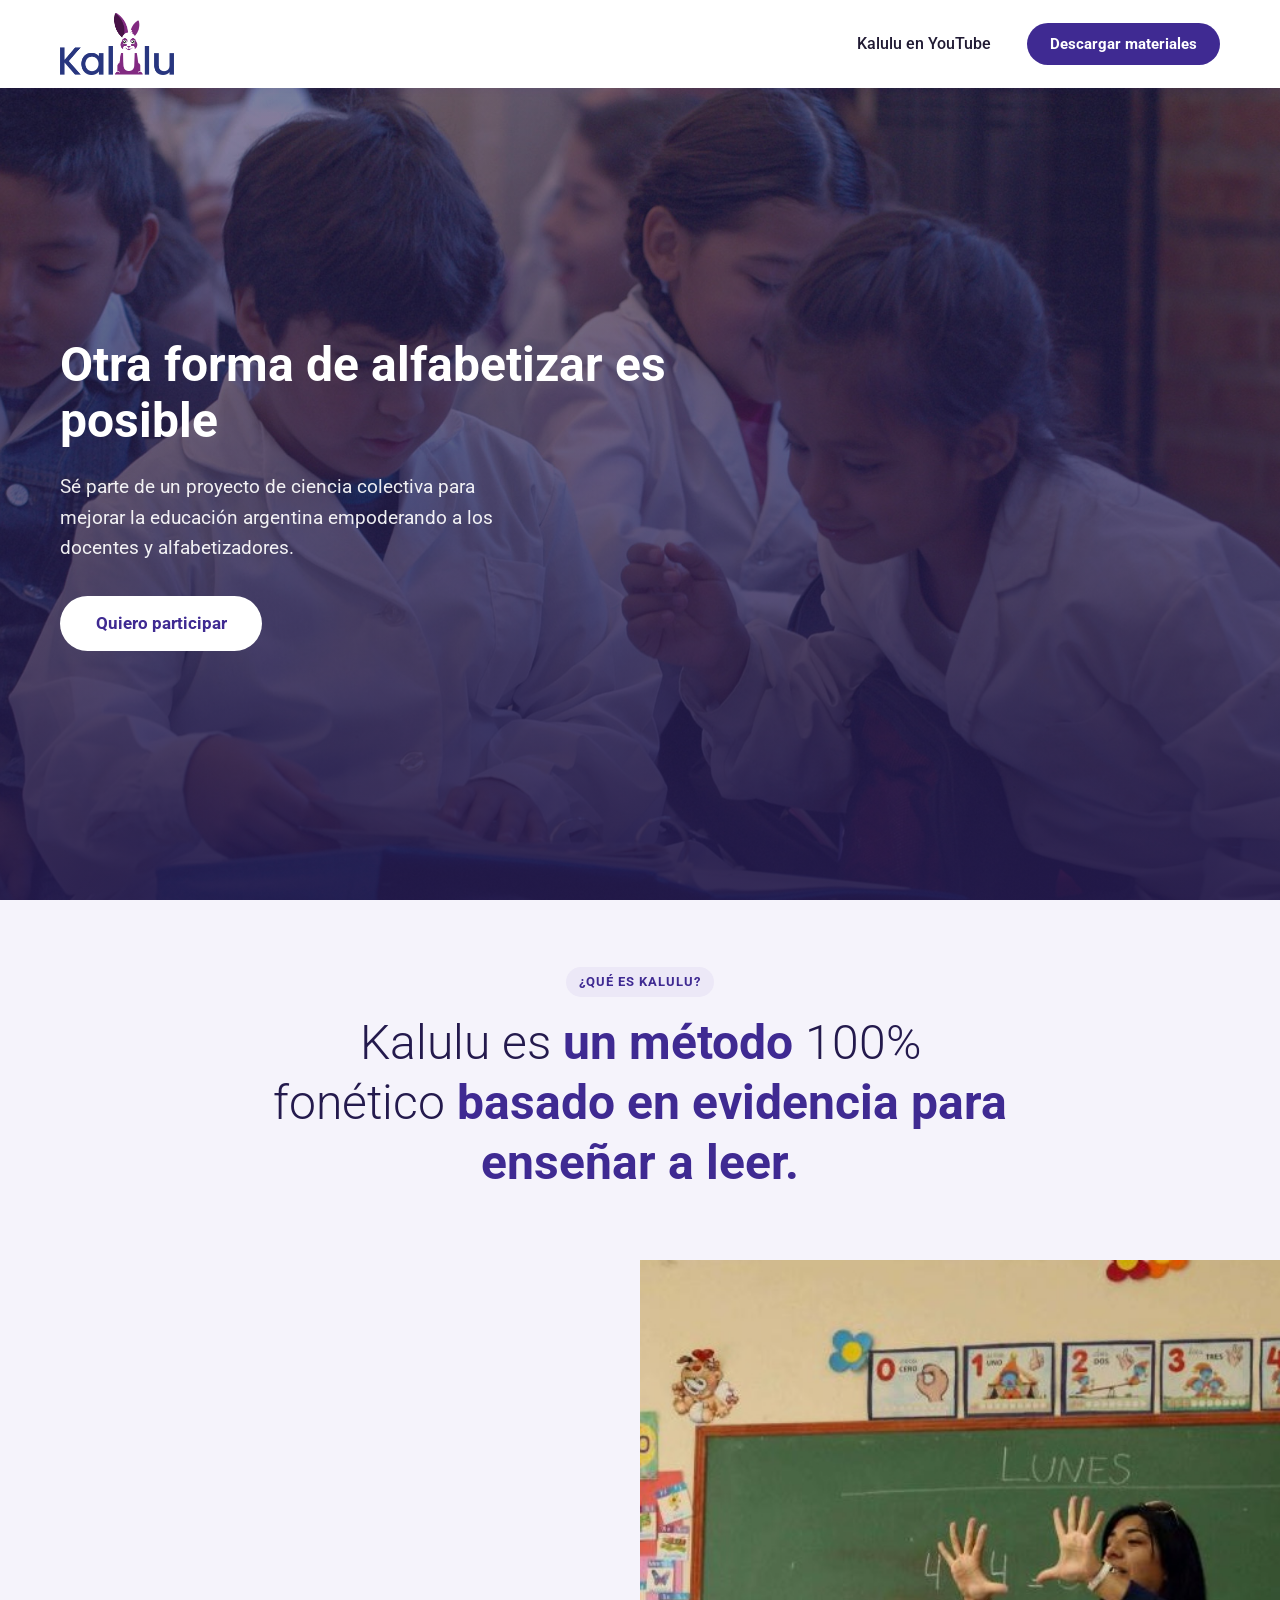
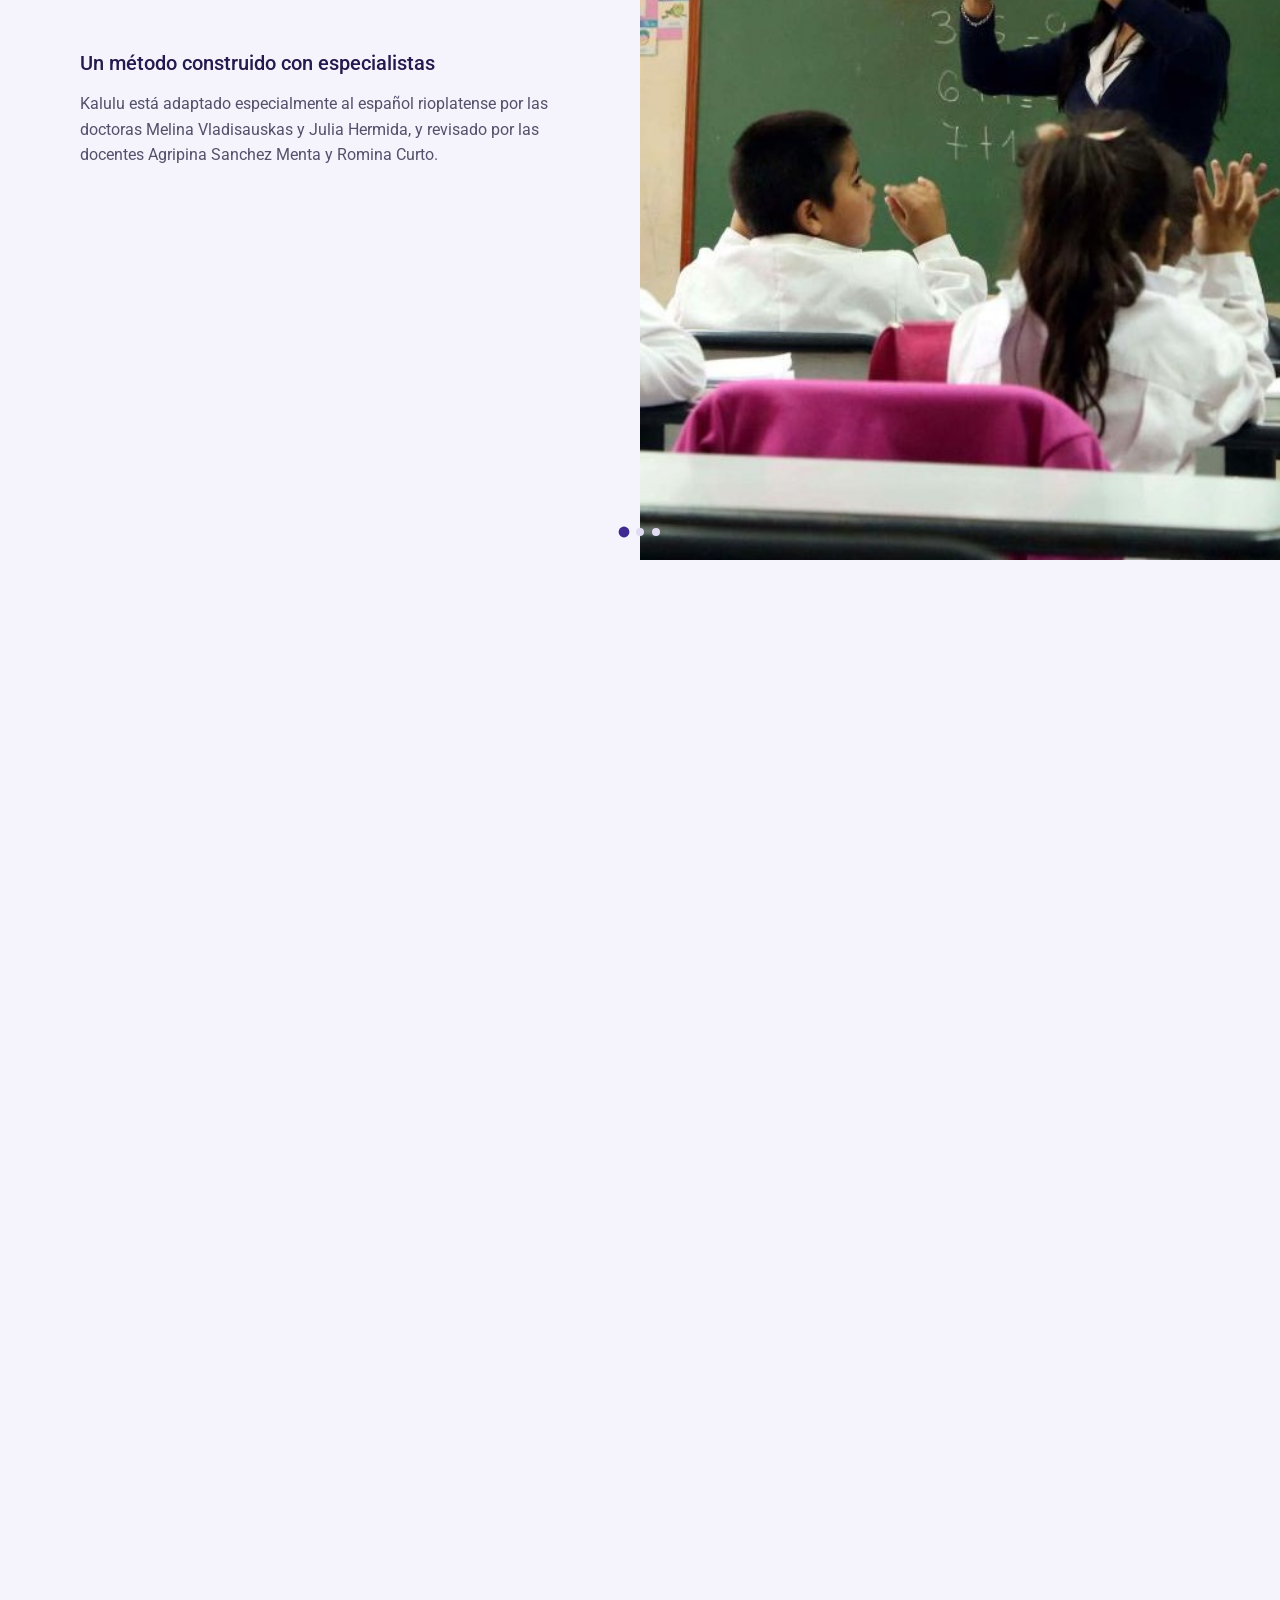
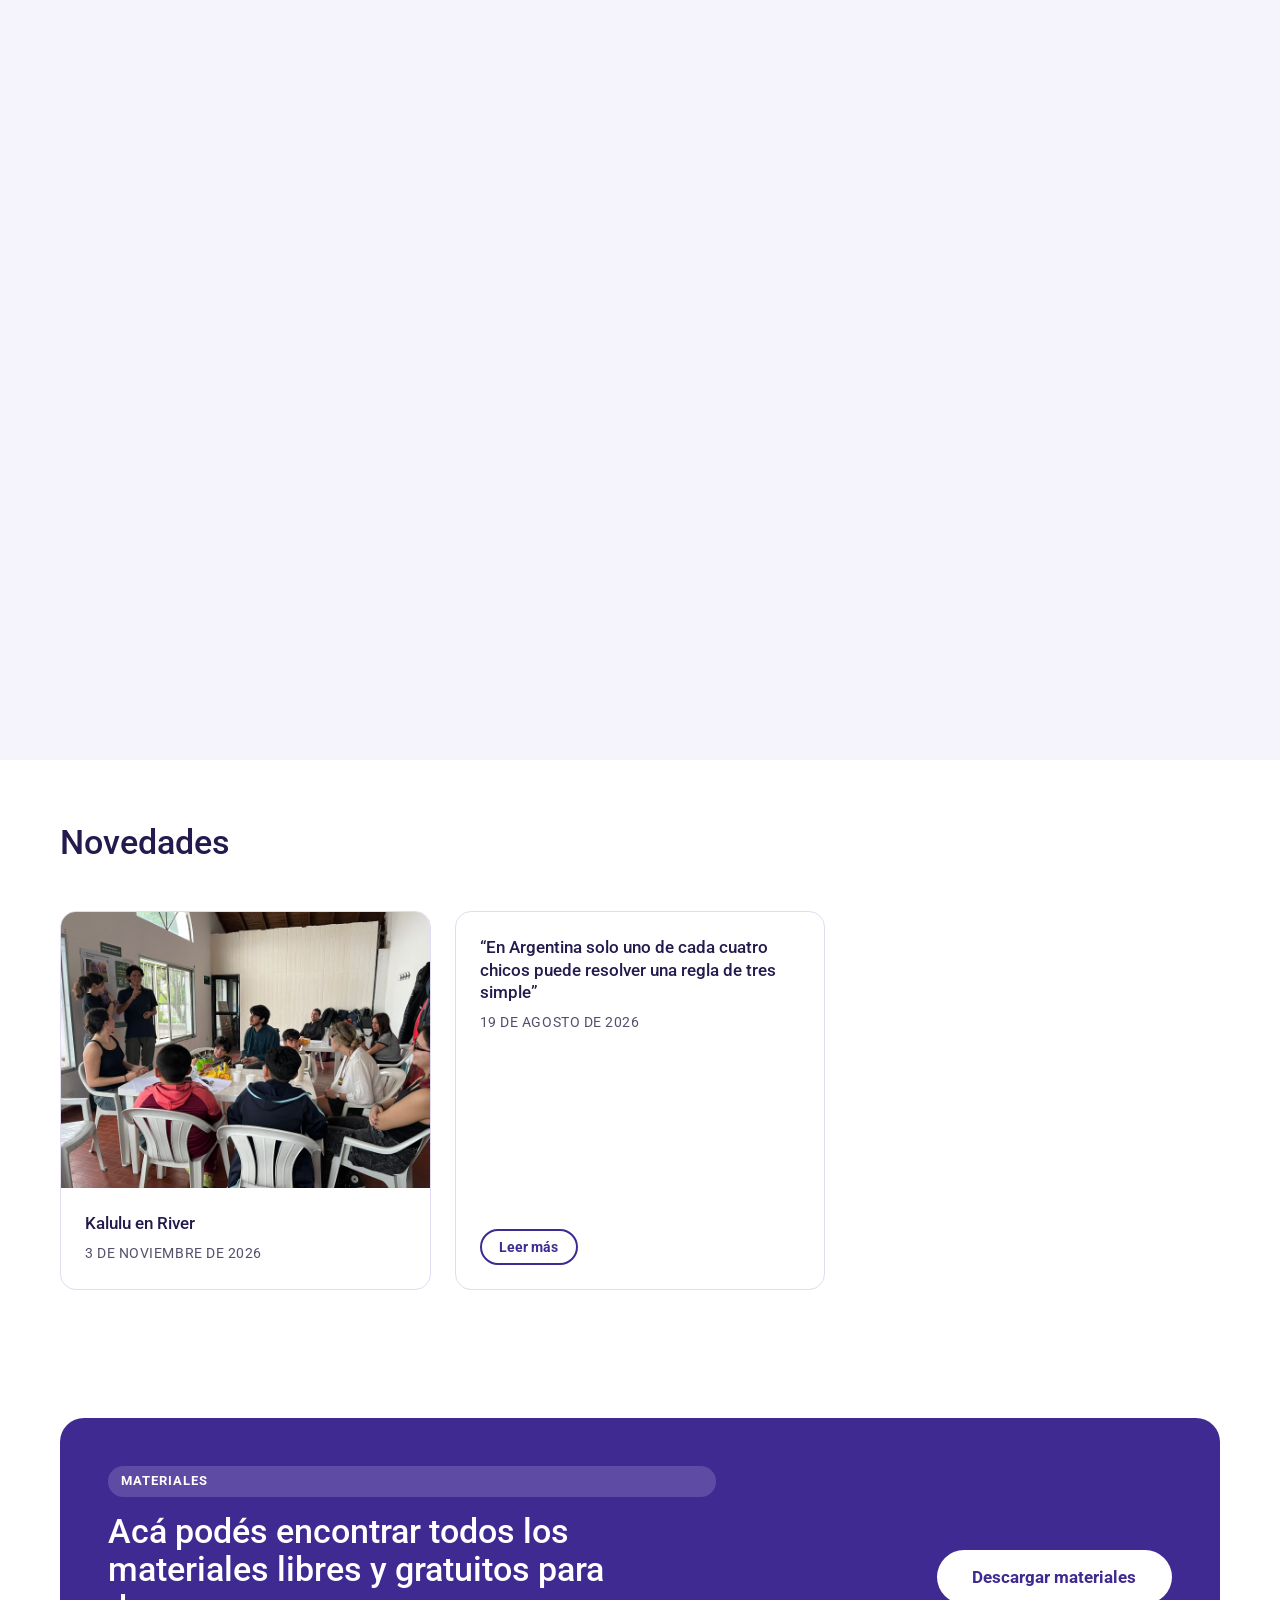
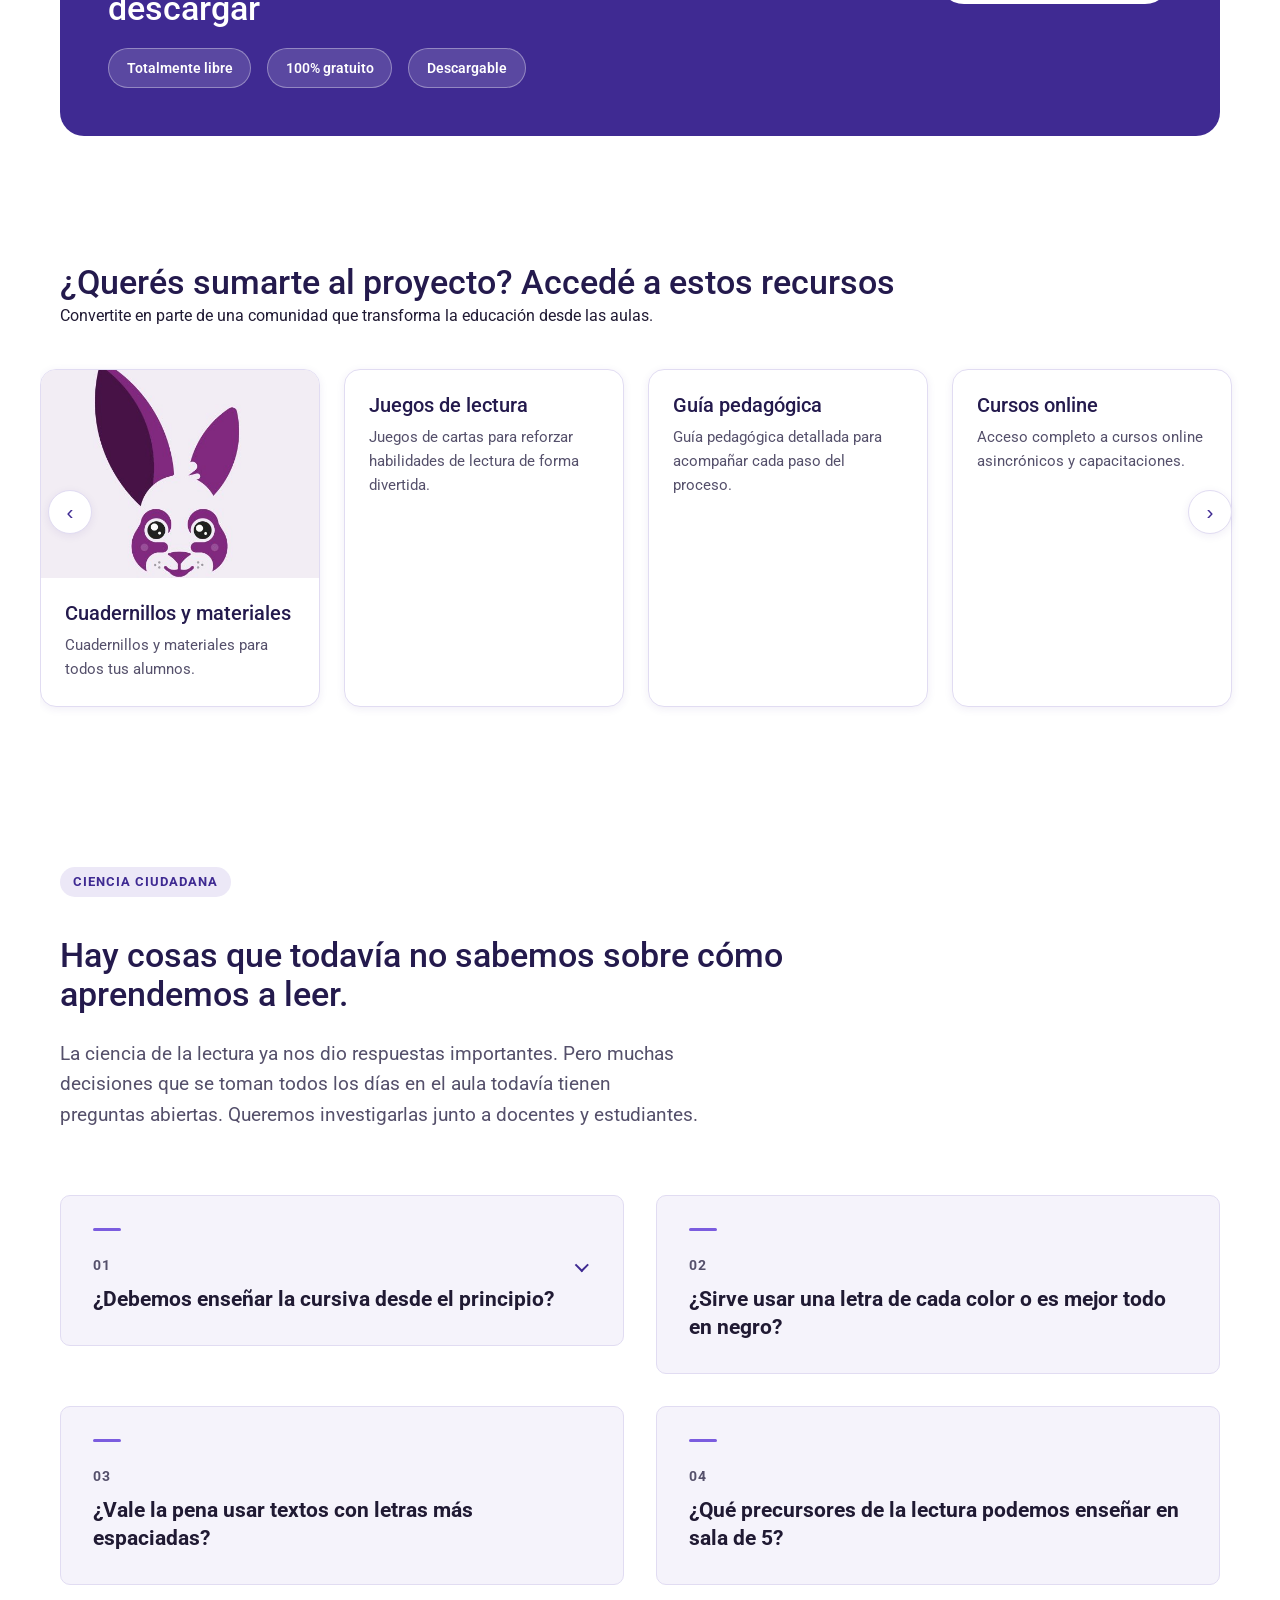
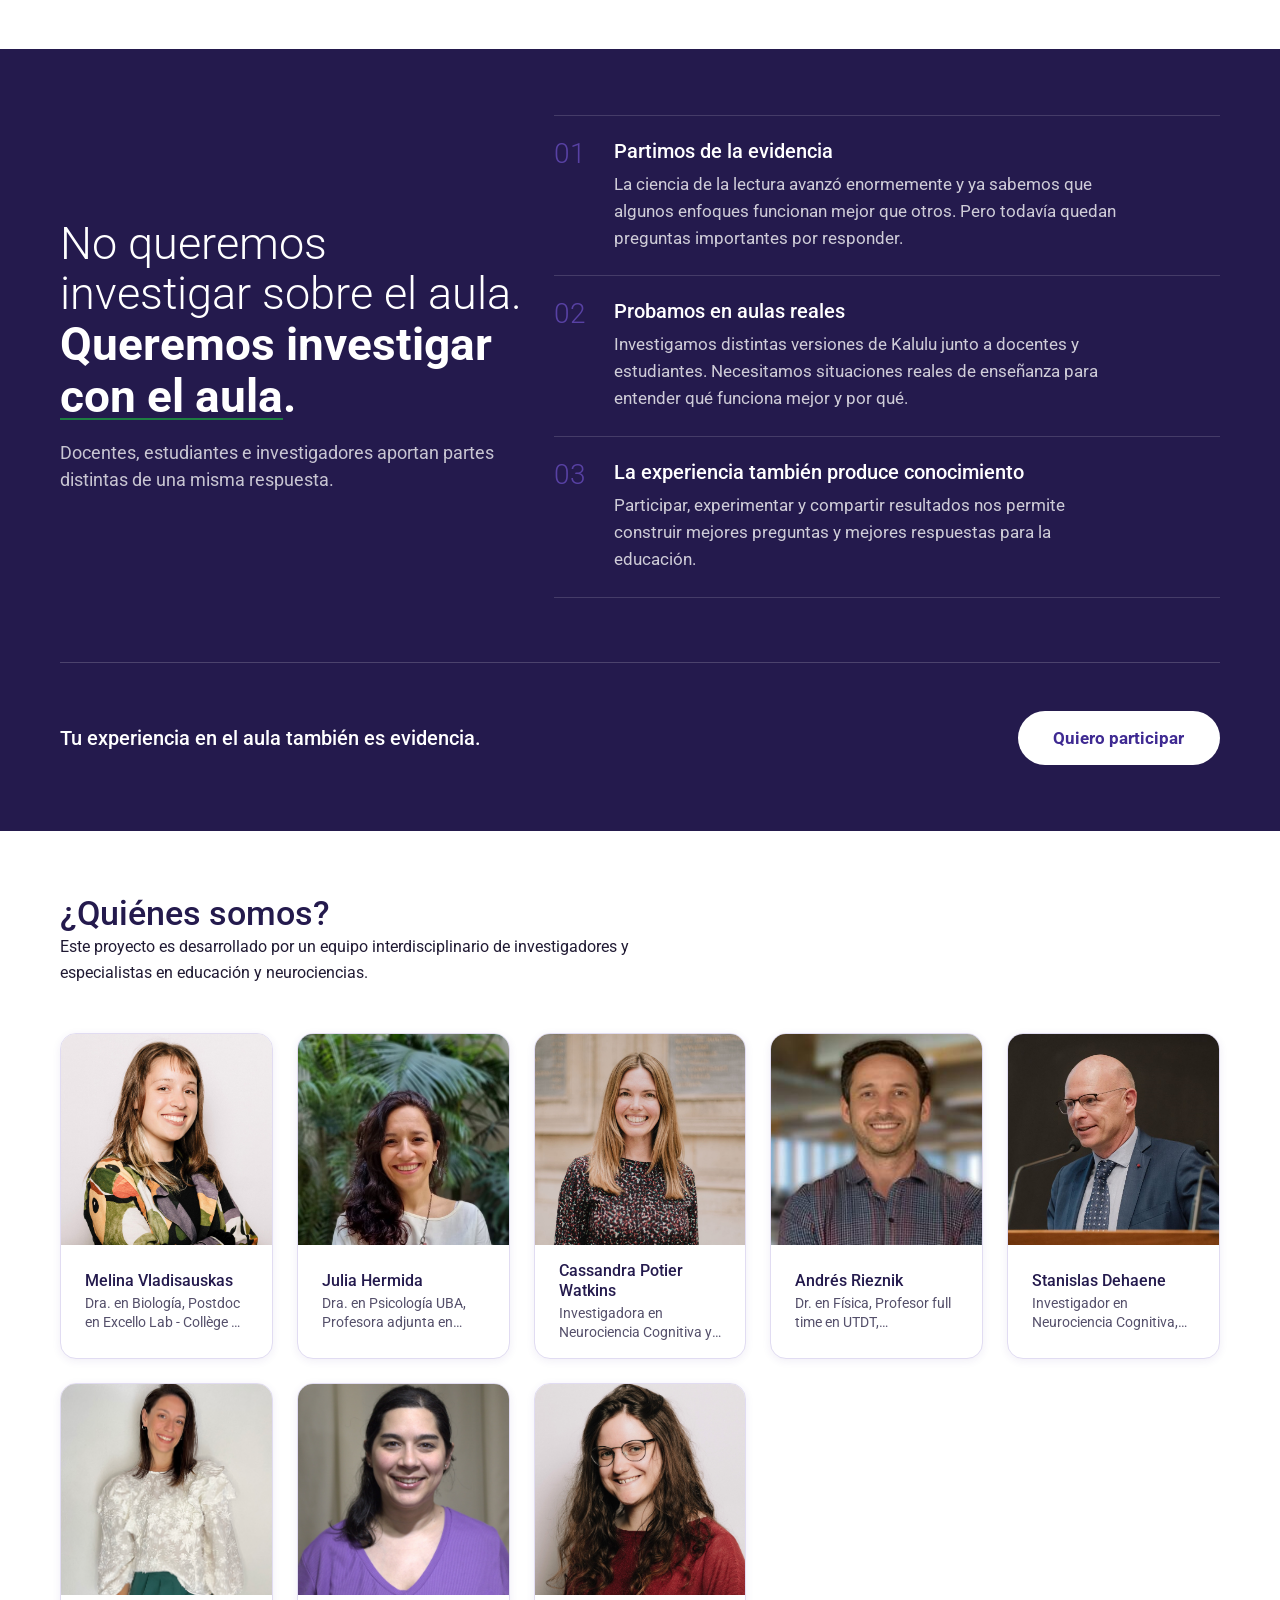
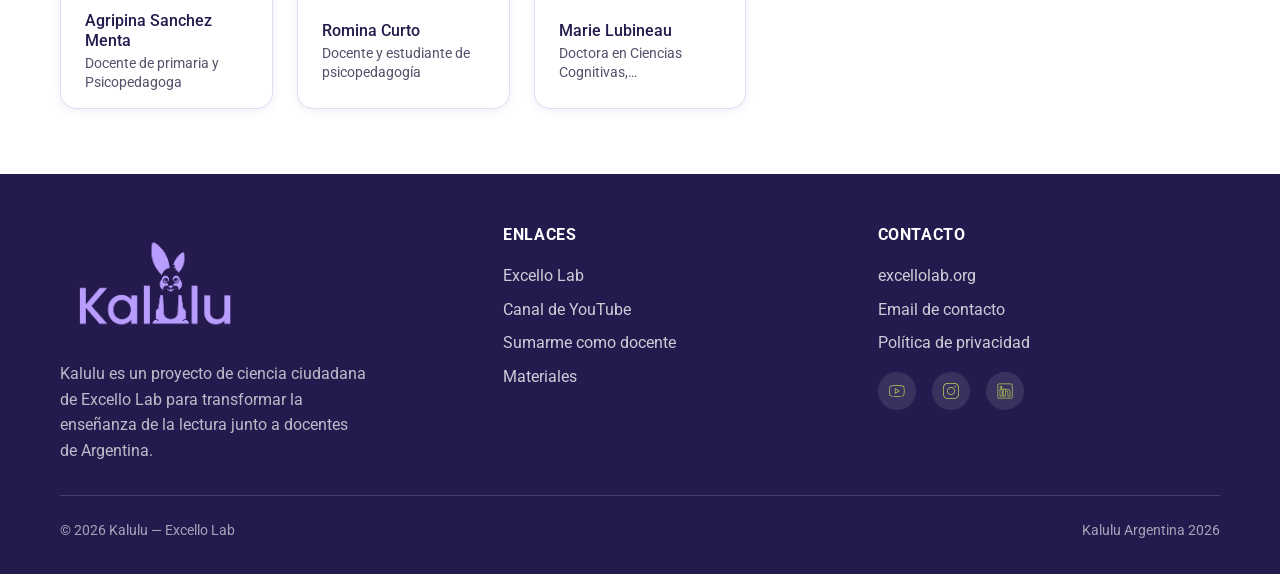
==== commit b088c4b6: "Header con logo recortado, grilla de 5 columnas en Quiénes somos" ====
--- a/index.html
+++ b/index.html
@@ -23,7 +23,7 @@
 <header class="site-header">
     <div class="contenedor">
         <a href="./" class="site-header__logo" aria-label="Ir al inicio de Kalulu">
-            <img src="imagenes/logo.png" alt="Kalulu">
+            <img src="imagenes/logo-header.png" alt="Kalulu">
         </a>
         <div class="site-header__acciones">
             <a class="site-header__youtube" href="https://www.youtube.com/@KaluluChannel" target="_blank" rel="noopener noreferrer" aria-label="Kalulu en YouTube">
--- a/assets/css/styles.css
+++ b/assets/css/styles.css
@@ -308,7 +308,7 @@
 /* Logo ~100% más grande que la primera versión (42px -> 84px), con el
    header creciendo lo justo (--header-alto 76px -> 88px) para que quede
    equilibrado en vez de un logo enorme apretado en una franja angosta. */
-.site-header__logo img { height: 84px; width: auto; }
+.site-header__logo img { height: 62px; width: auto; }
 
 .site-header__acciones {
   display: flex;
@@ -1164,7 +1164,8 @@
 }
 @media (min-width: 560px) { .equipo__grid { grid-template-columns: repeat(2, 1fr); } }
 @media (min-width: 900px) { .equipo__grid { grid-template-columns: repeat(3, 1fr); } }
-@media (min-width: 1180px) { .equipo__grid { grid-template-columns: repeat(4, 1fr); } }
+@media (min-width: 1040px) { .equipo__grid { grid-template-columns: repeat(4, 1fr); } }
+@media (min-width: 1240px) { .equipo__grid { grid-template-columns: repeat(5, 1fr); } }
 
 .equipo__miembro {
   display: flex;
@@ -1436,7 +1437,7 @@
   .label-desktop { display: none; }
   .label-mobile { display: inline; }
 
-  .site-header__logo img { height: 48px; }
+  .site-header__logo img { height: 38px; }
   .site-header__acciones { gap: var(--space-2); }
   .site-header__youtube {
     font-size: 0.85rem;
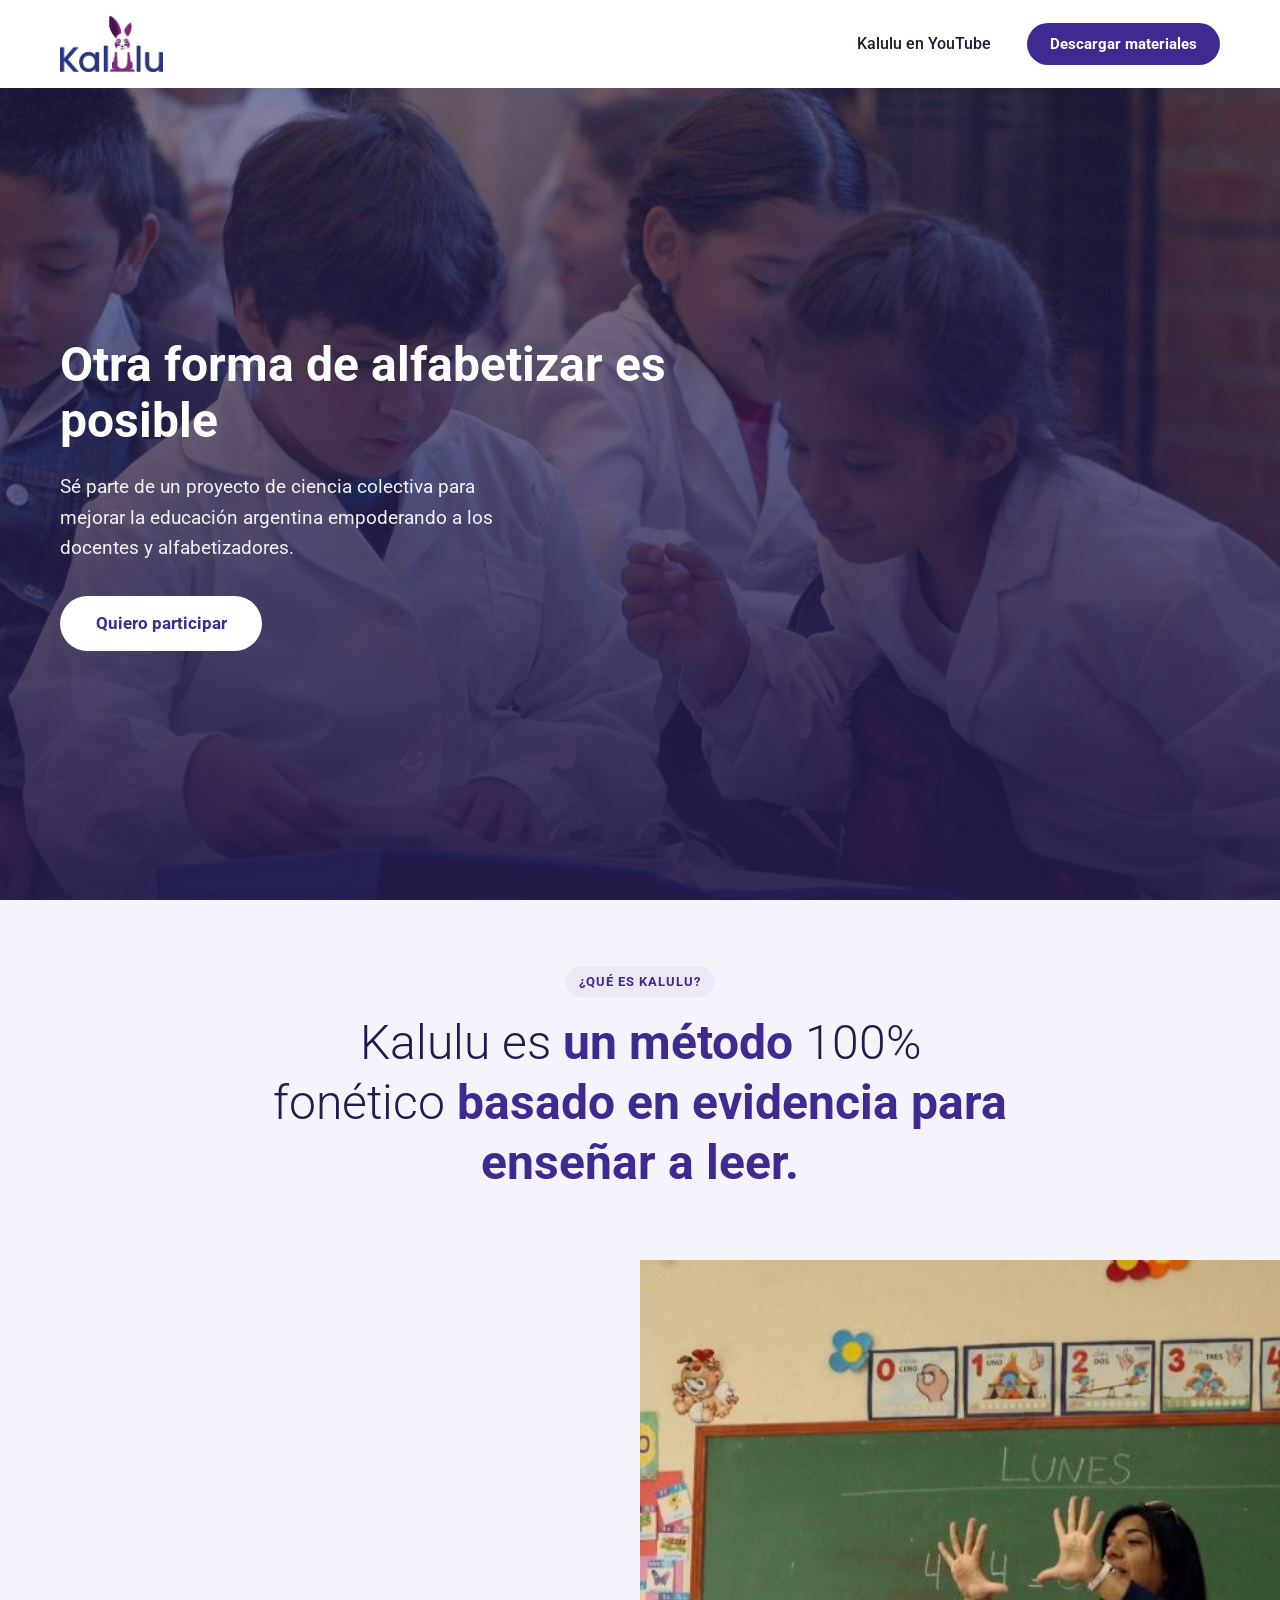
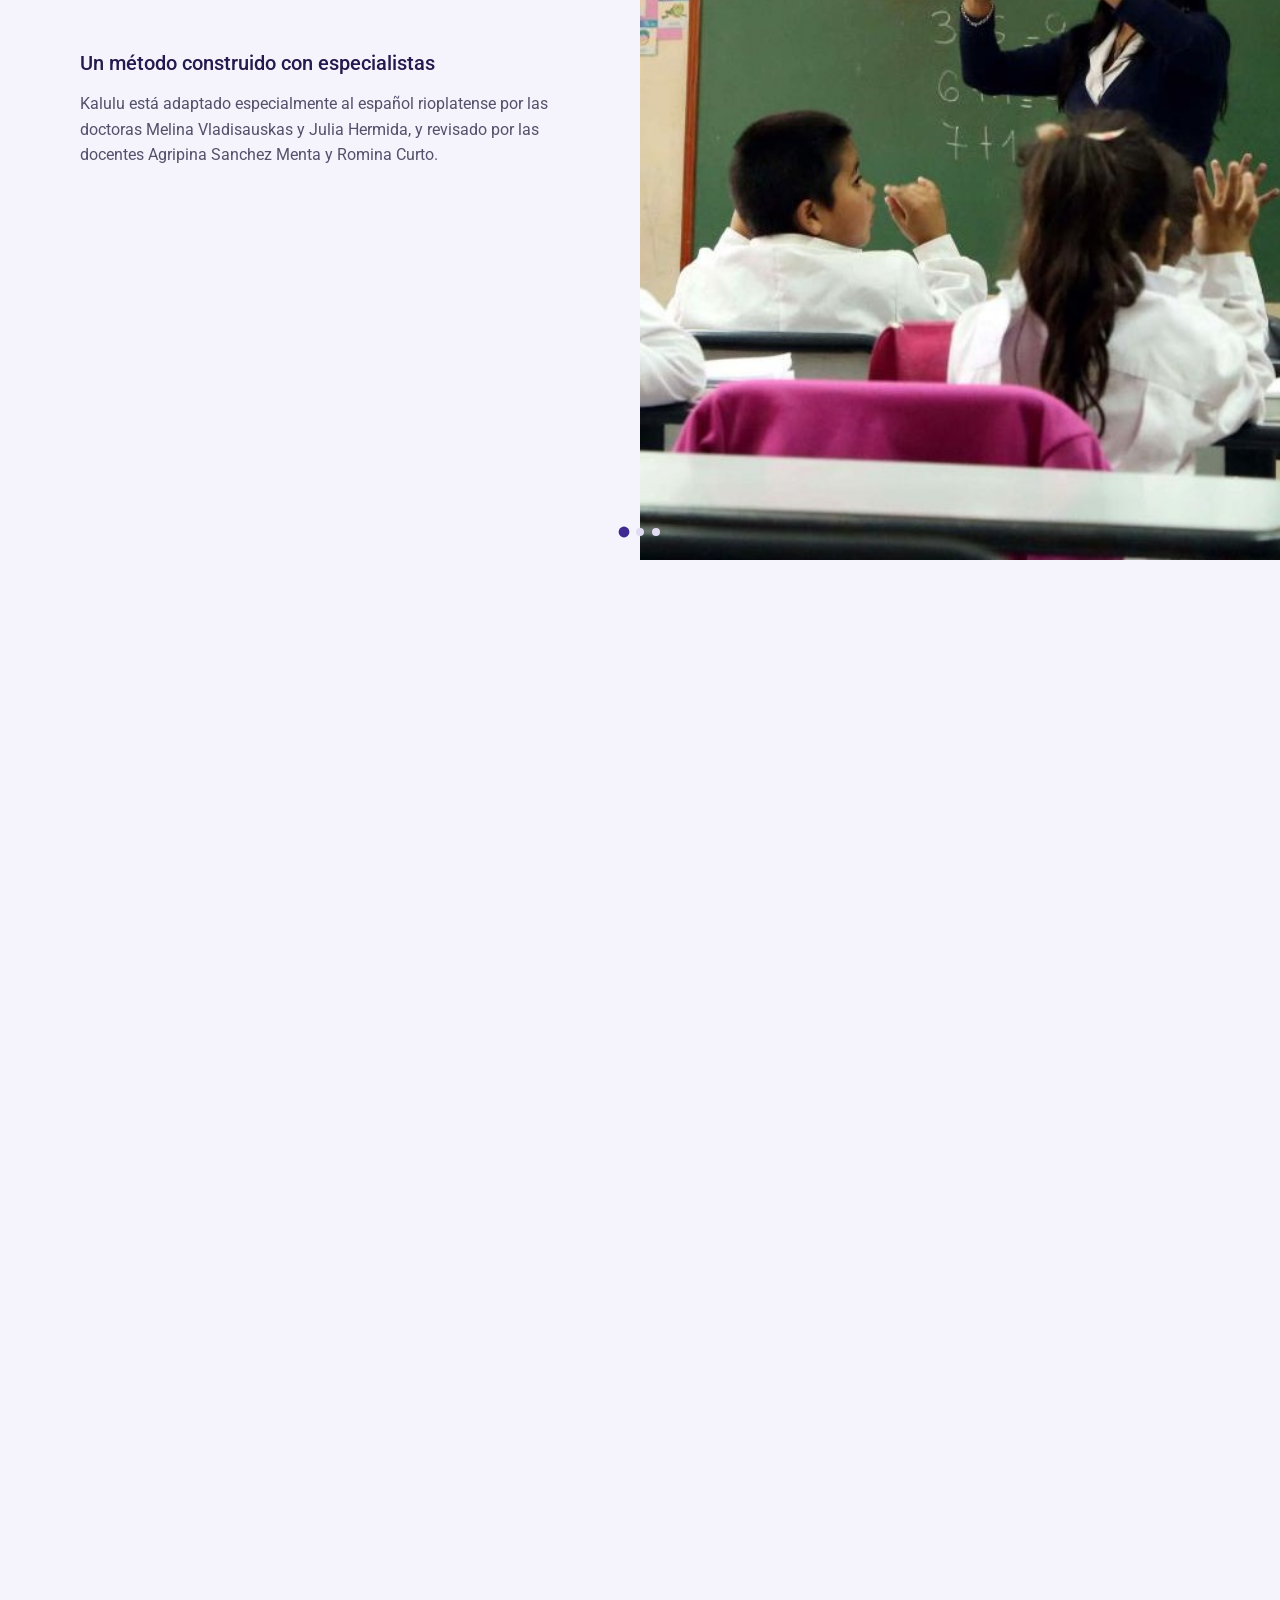
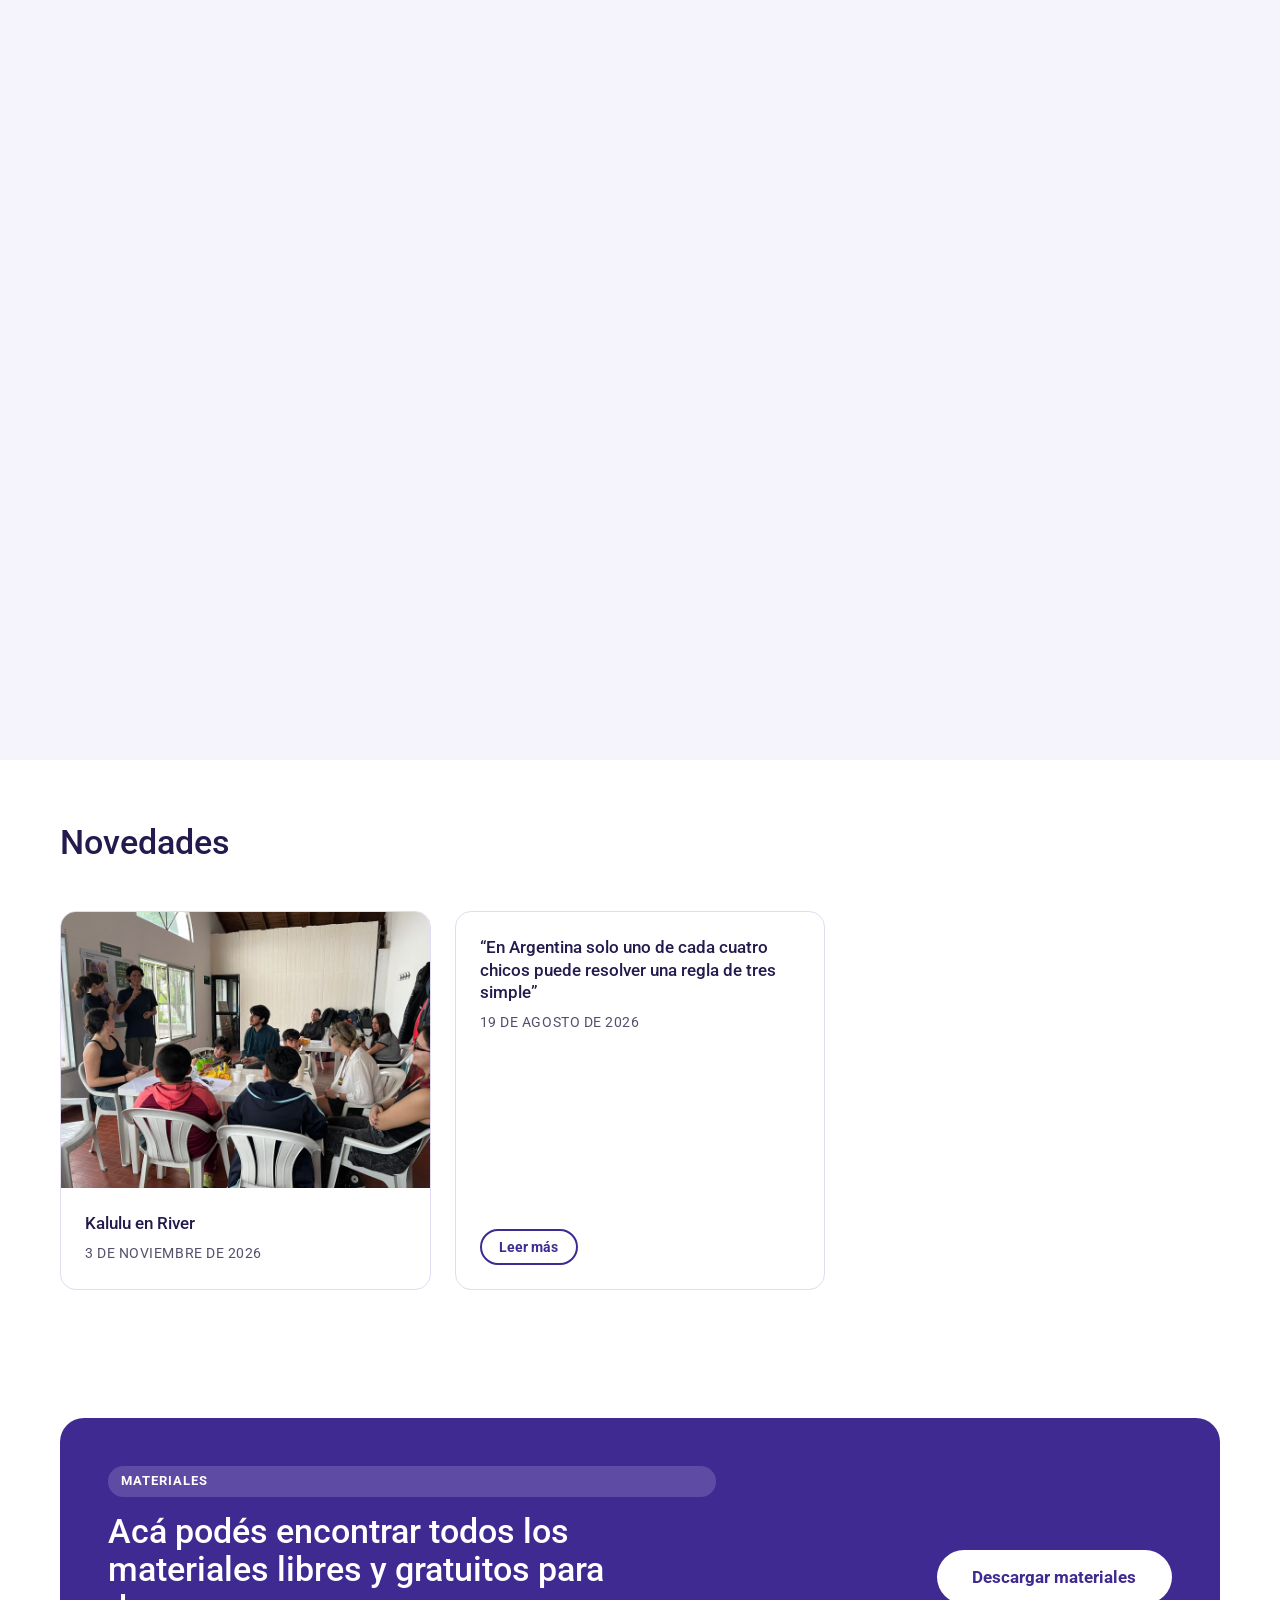
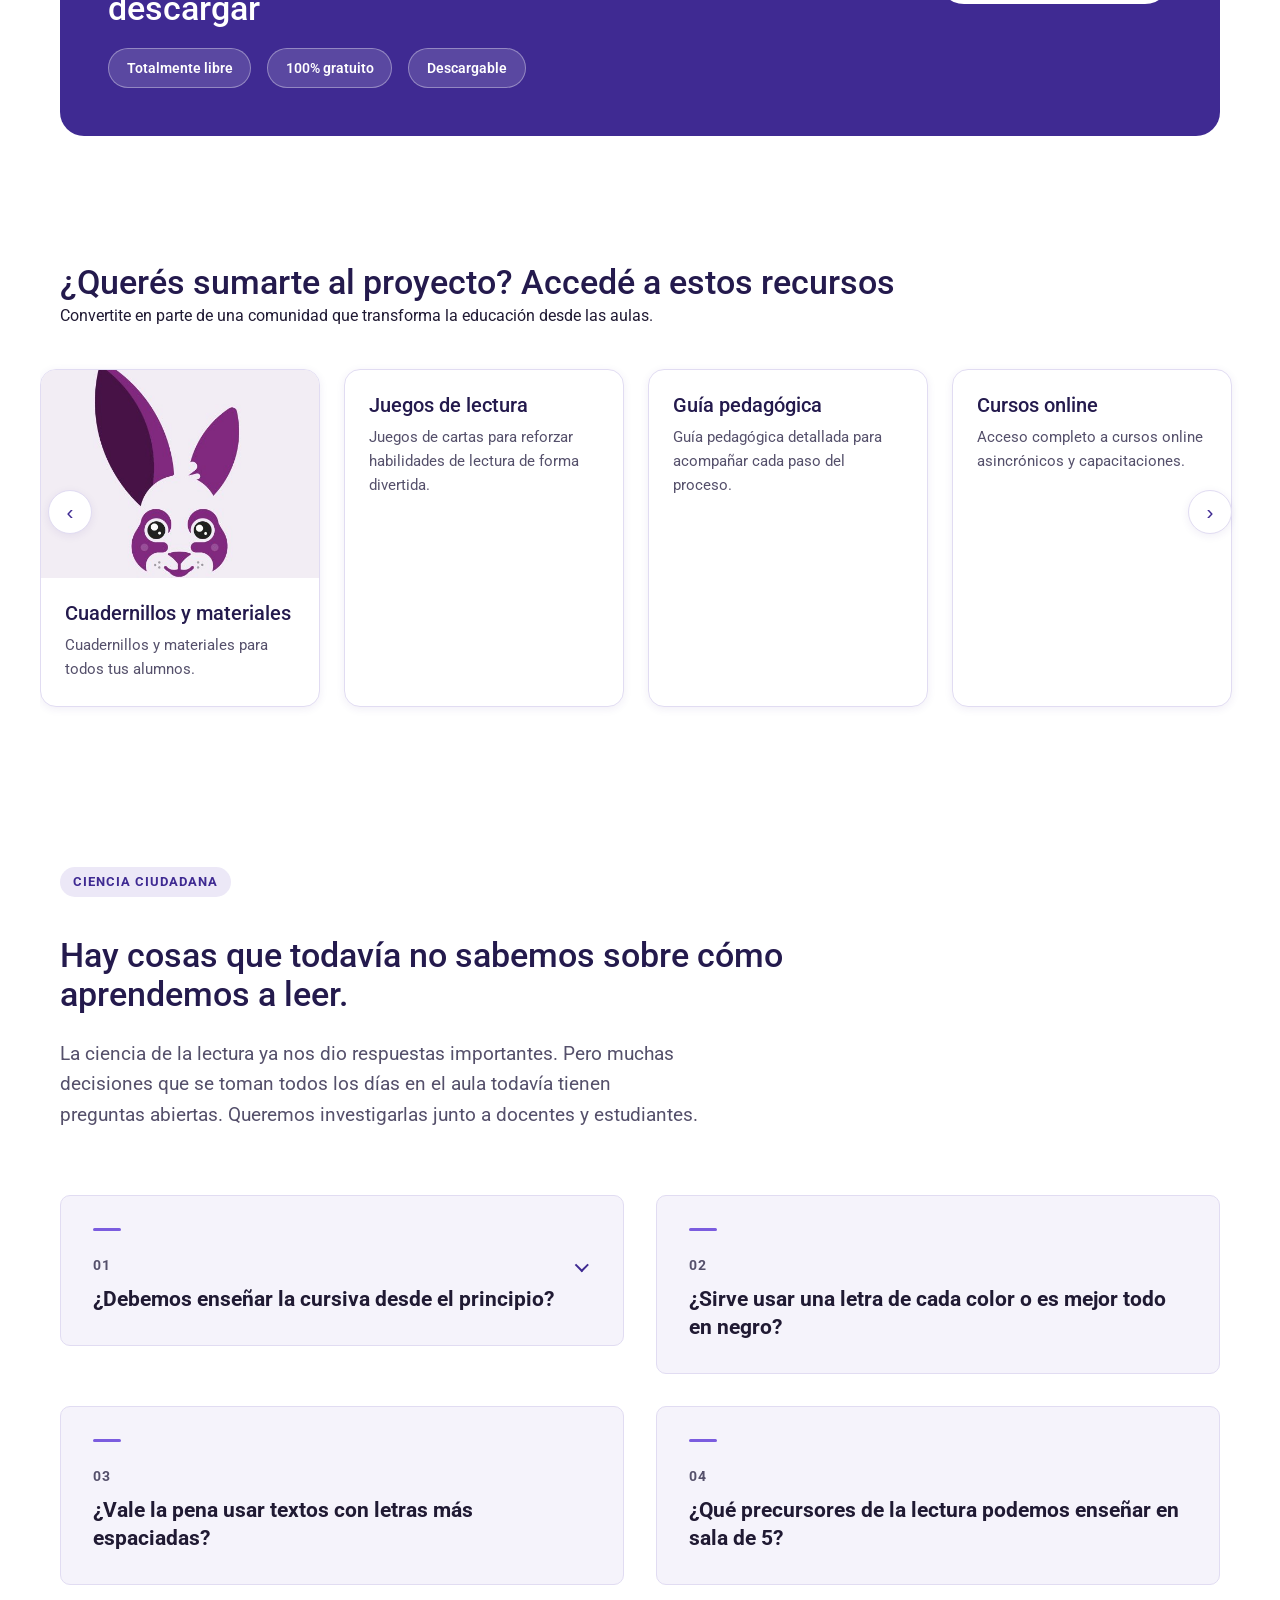
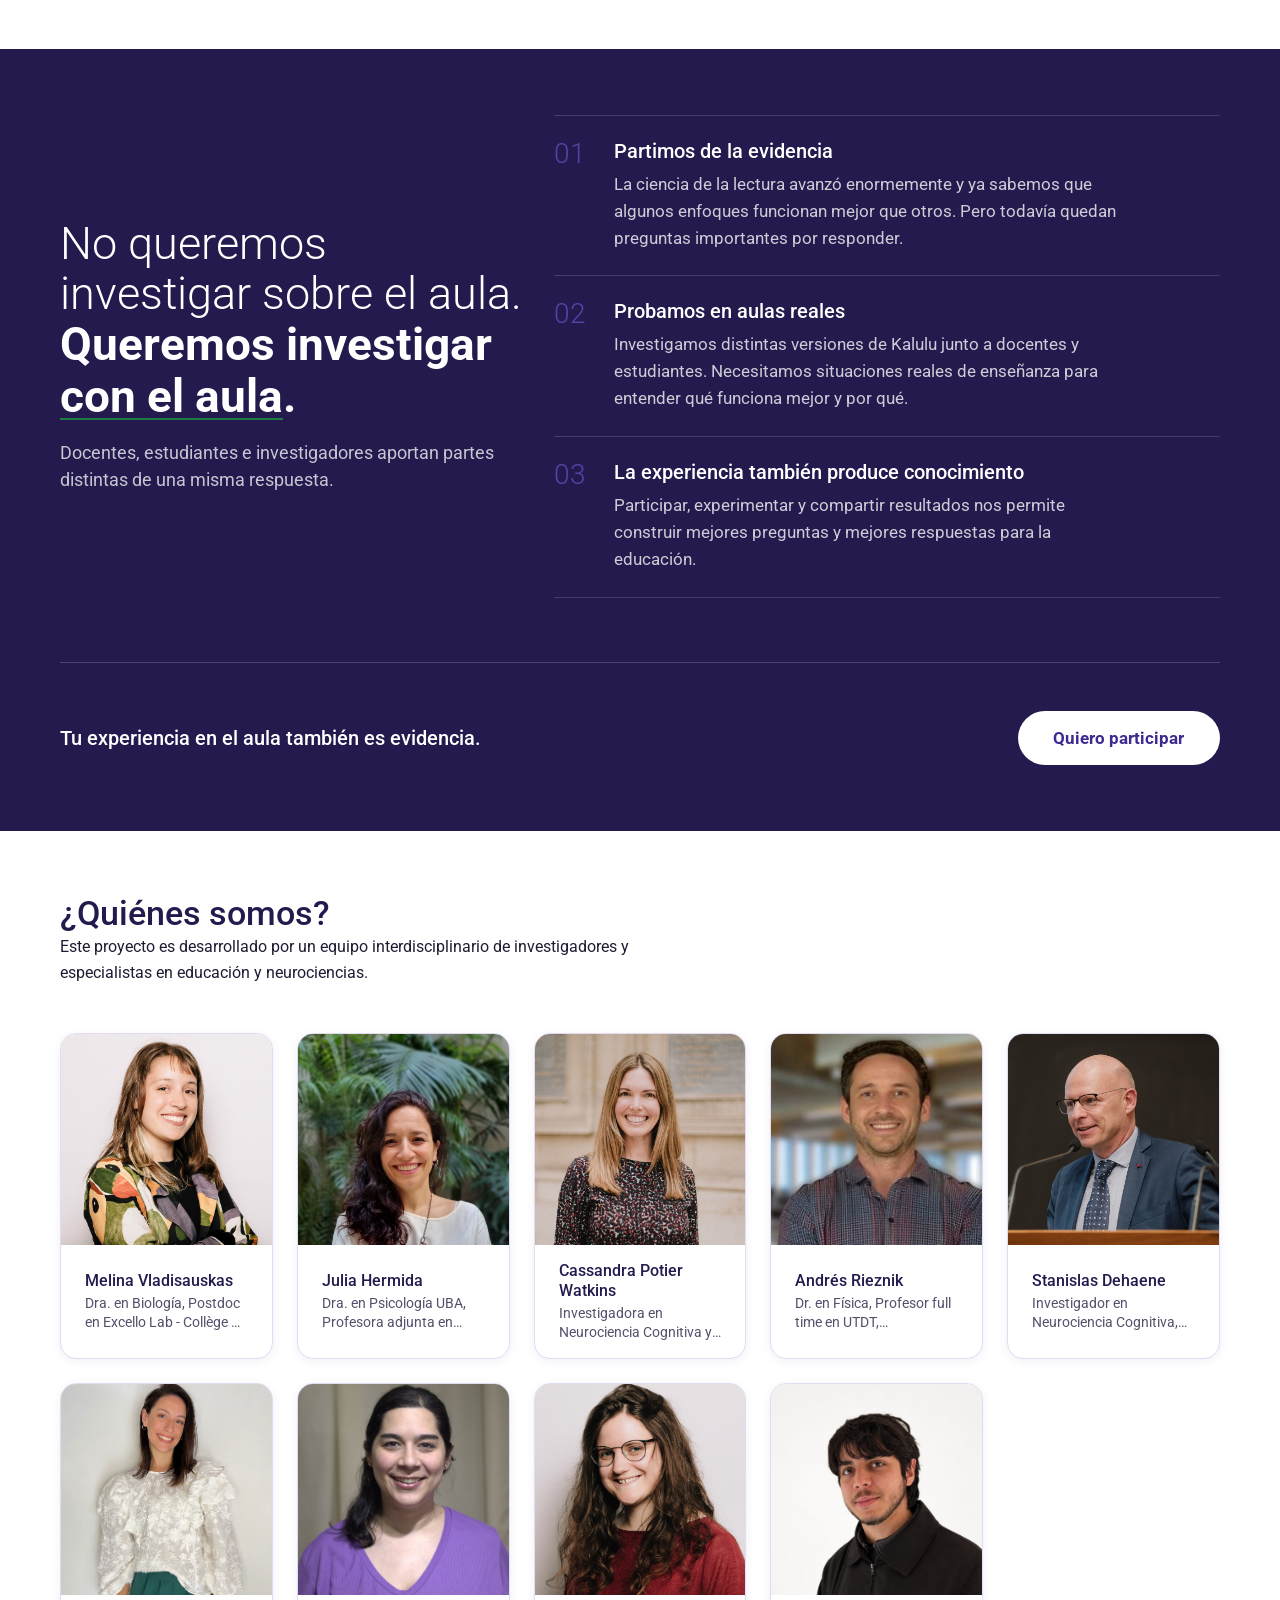
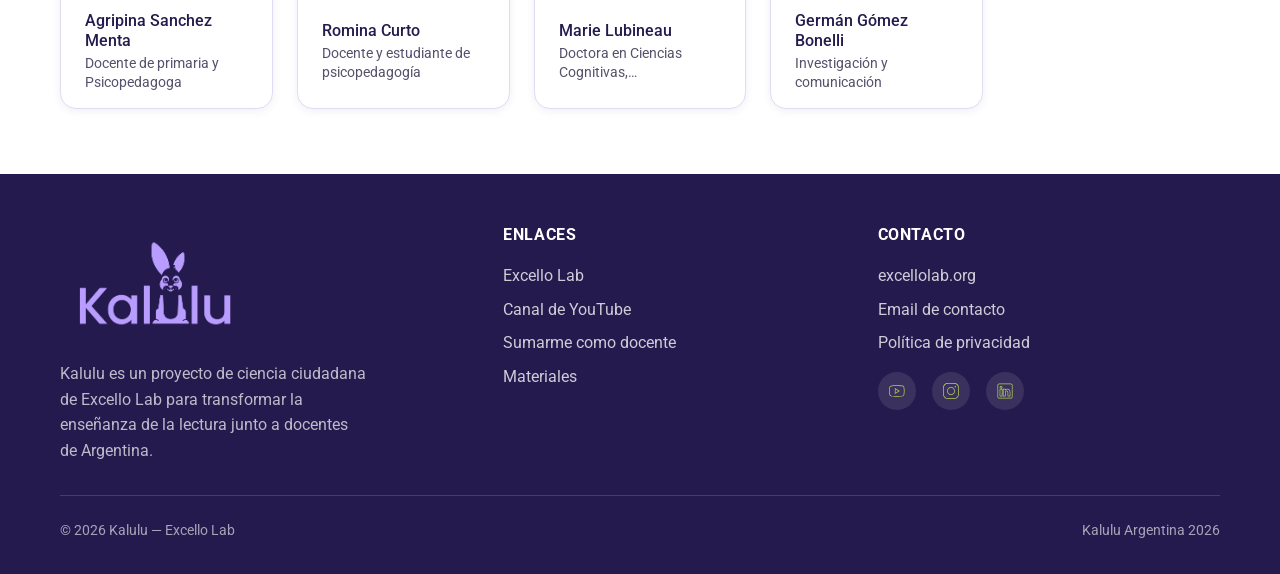
==== commit cd339e6b: "Logo del header, imagen del panel Pensado para el aula e íconos de materiales" ====
--- a/index.html
+++ b/index.html
@@ -14,7 +14,7 @@
 <meta property="og:type" content="website">
 <meta property="og:image" content="https://www.kaluluargentina.org/imagenes/favicon.png">
 <script type="application/ld+json">{"@context":"https://schema.org","@type":"WebSite","name":"Kalulu Argentina","alternateName":"Kalulu","url":"https://www.kaluluargentina.org/"}</script>
-<link rel="stylesheet" href="assets/css/styles.css">
+<link rel="stylesheet" href="assets/css/styles.css?v=20261104b">
 </head>
 <body>
 <a class="skip-link" href="#contenido-principal">Saltar al contenido principal</a>
@@ -89,7 +89,7 @@
                     </div>
                     <div class="kalulu-sticky__mitad kalulu-sticky__visual">
                         <div class="kalulu-sticky__media kalulu-sticky__media--foto-aula">
-                            <img src="imagenes/imagen%20(12).jpg" alt="Docente revisando el cuaderno de una alumna mientras el resto de la clase escribe, en un aula real" loading="lazy">
+                            <img src="imagenes/imagen%20(12).jpg?v=2" alt="Docente revisando el cuaderno de una alumna mientras el resto de la clase escribe, en un aula real" loading="lazy">
                         </div>
                     </div>
                 </div>
--- a/assets/css/styles.css
+++ b/assets/css/styles.css
@@ -308,7 +308,7 @@
 /* Logo ~100% más grande que la primera versión (42px -> 84px), con el
    header creciendo lo justo (--header-alto 76px -> 88px) para que quede
    equilibrado en vez de un logo enorme apretado en una franja angosta. */
-.site-header__logo img { height: 62px; width: auto; }
+.site-header__logo img { height: 56px; width: auto; }
 
 .site-header__acciones {
   display: flex;
@@ -814,6 +814,13 @@
   transition: box-shadow var(--transicion-rapida), transform var(--transicion-rapida);
 }
 .material-card:hover { box-shadow: var(--sombra-m); transform: translateY(-2px); }
+
+.material-card__icono.material-card__icono--img {
+  width: 3.5rem;
+  height: 3.5rem;
+  padding: 0.3rem;
+}
+.material-card__icono--img img { width: 100%; height: 100%; object-fit: contain; display: block; }
 
 .material-card__icono {
   width: 2.5rem;
@@ -1437,7 +1444,7 @@
   .label-desktop { display: none; }
   .label-mobile { display: inline; }
 
-  .site-header__logo img { height: 38px; }
+  .site-header__logo img { height: 32px; }
   .site-header__acciones { gap: var(--space-2); }
   .site-header__youtube {
     font-size: 0.85rem;
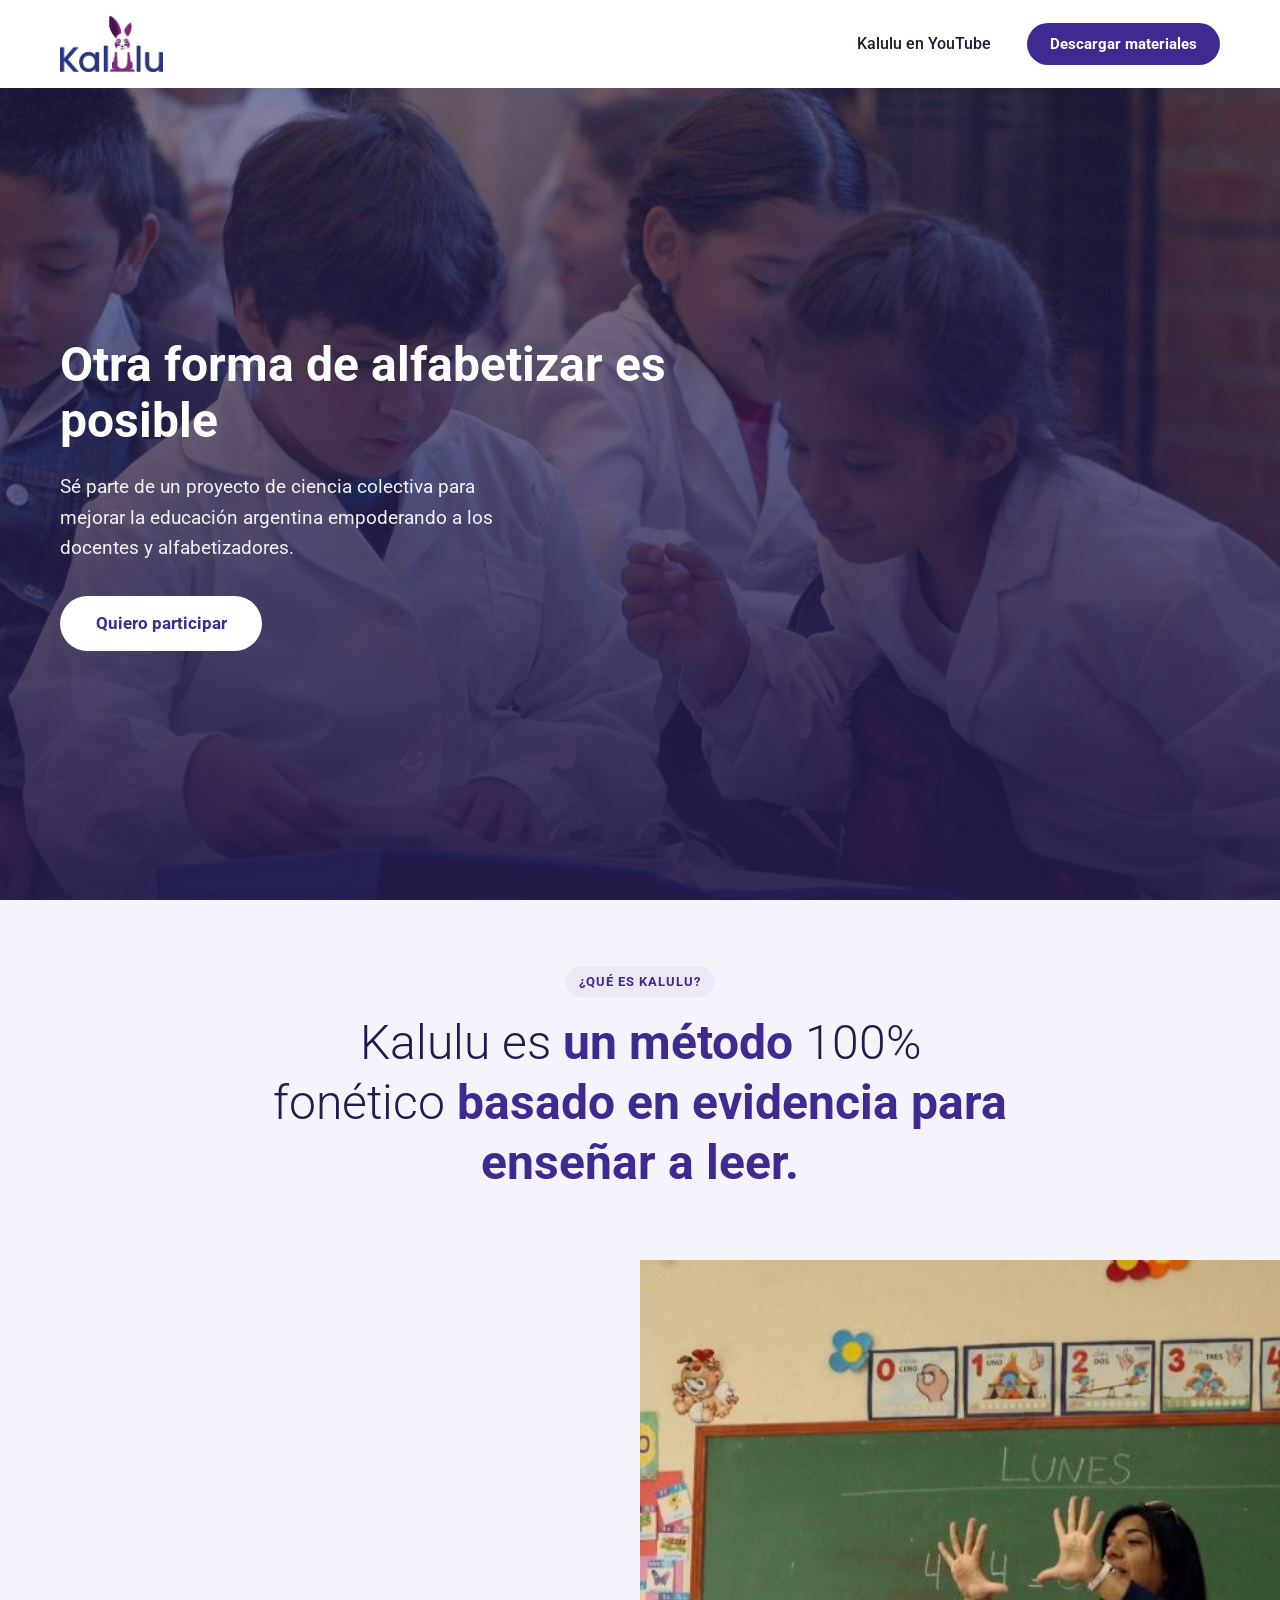
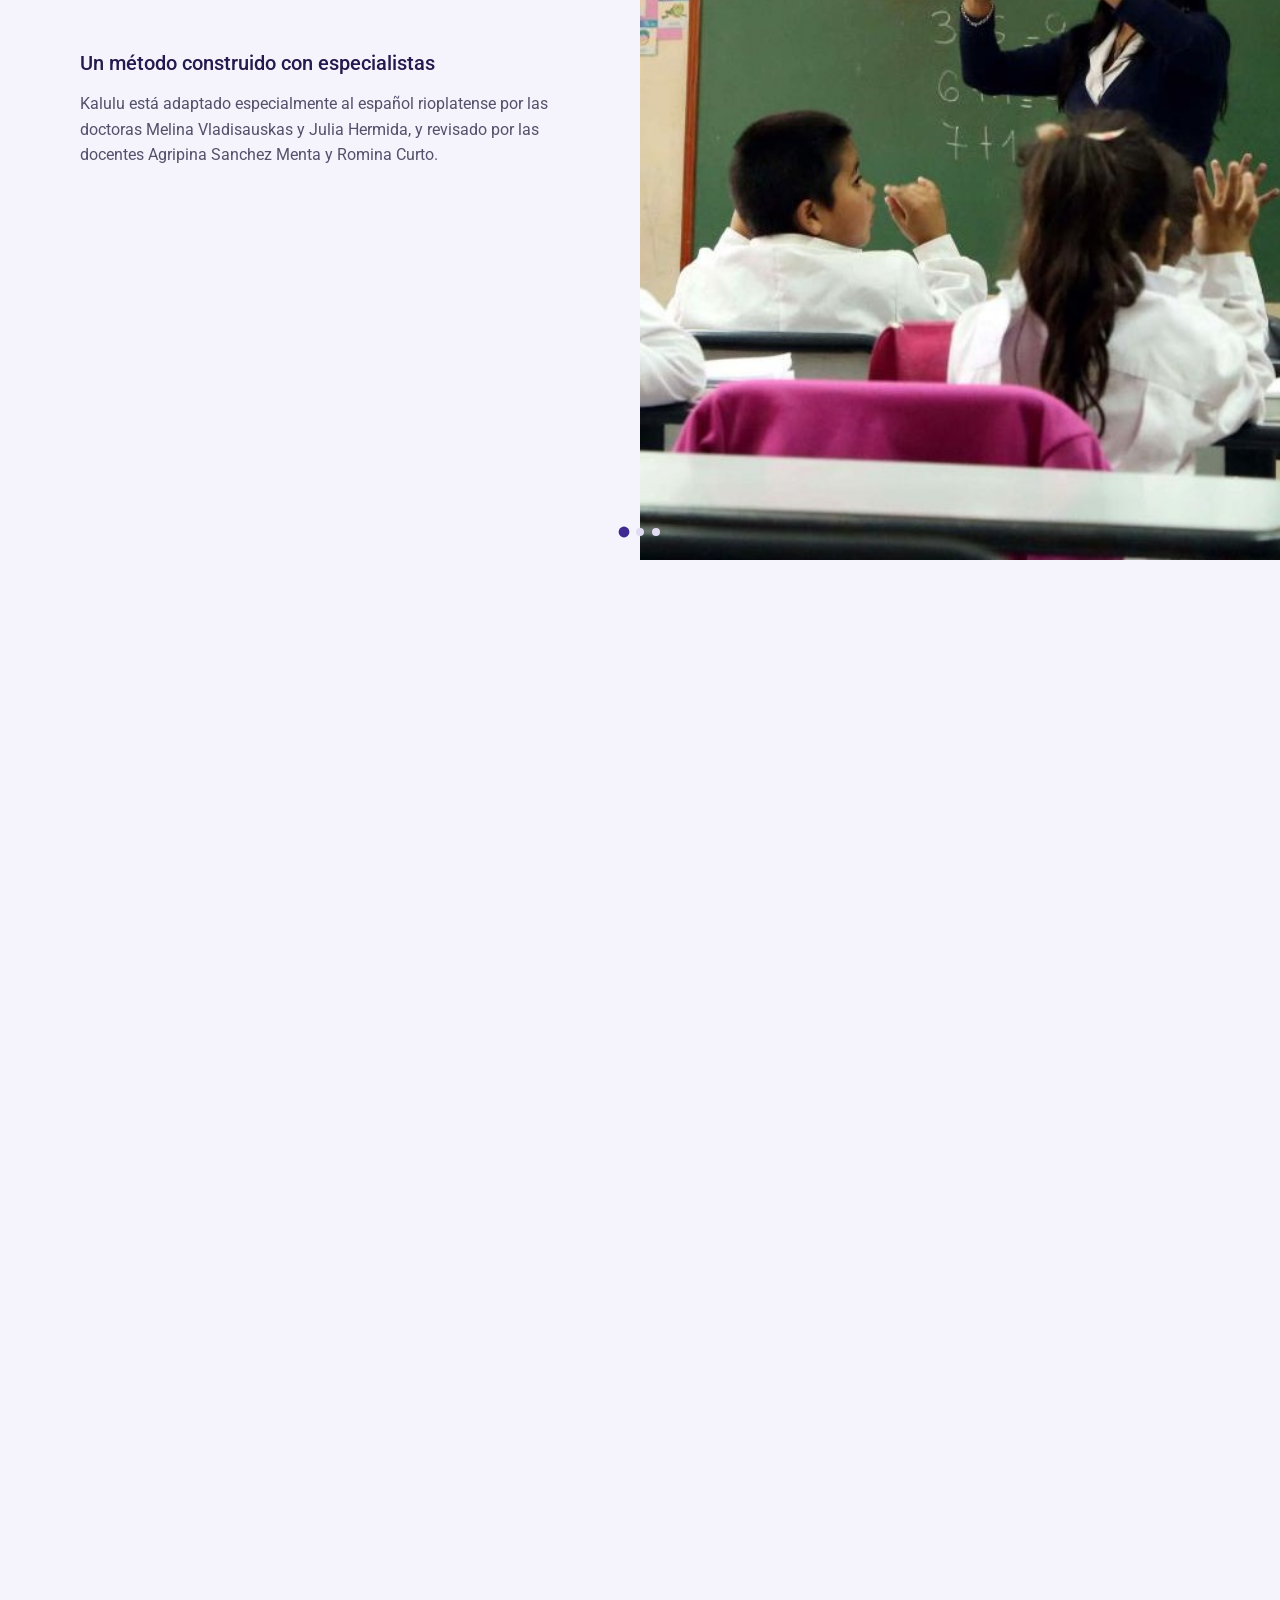
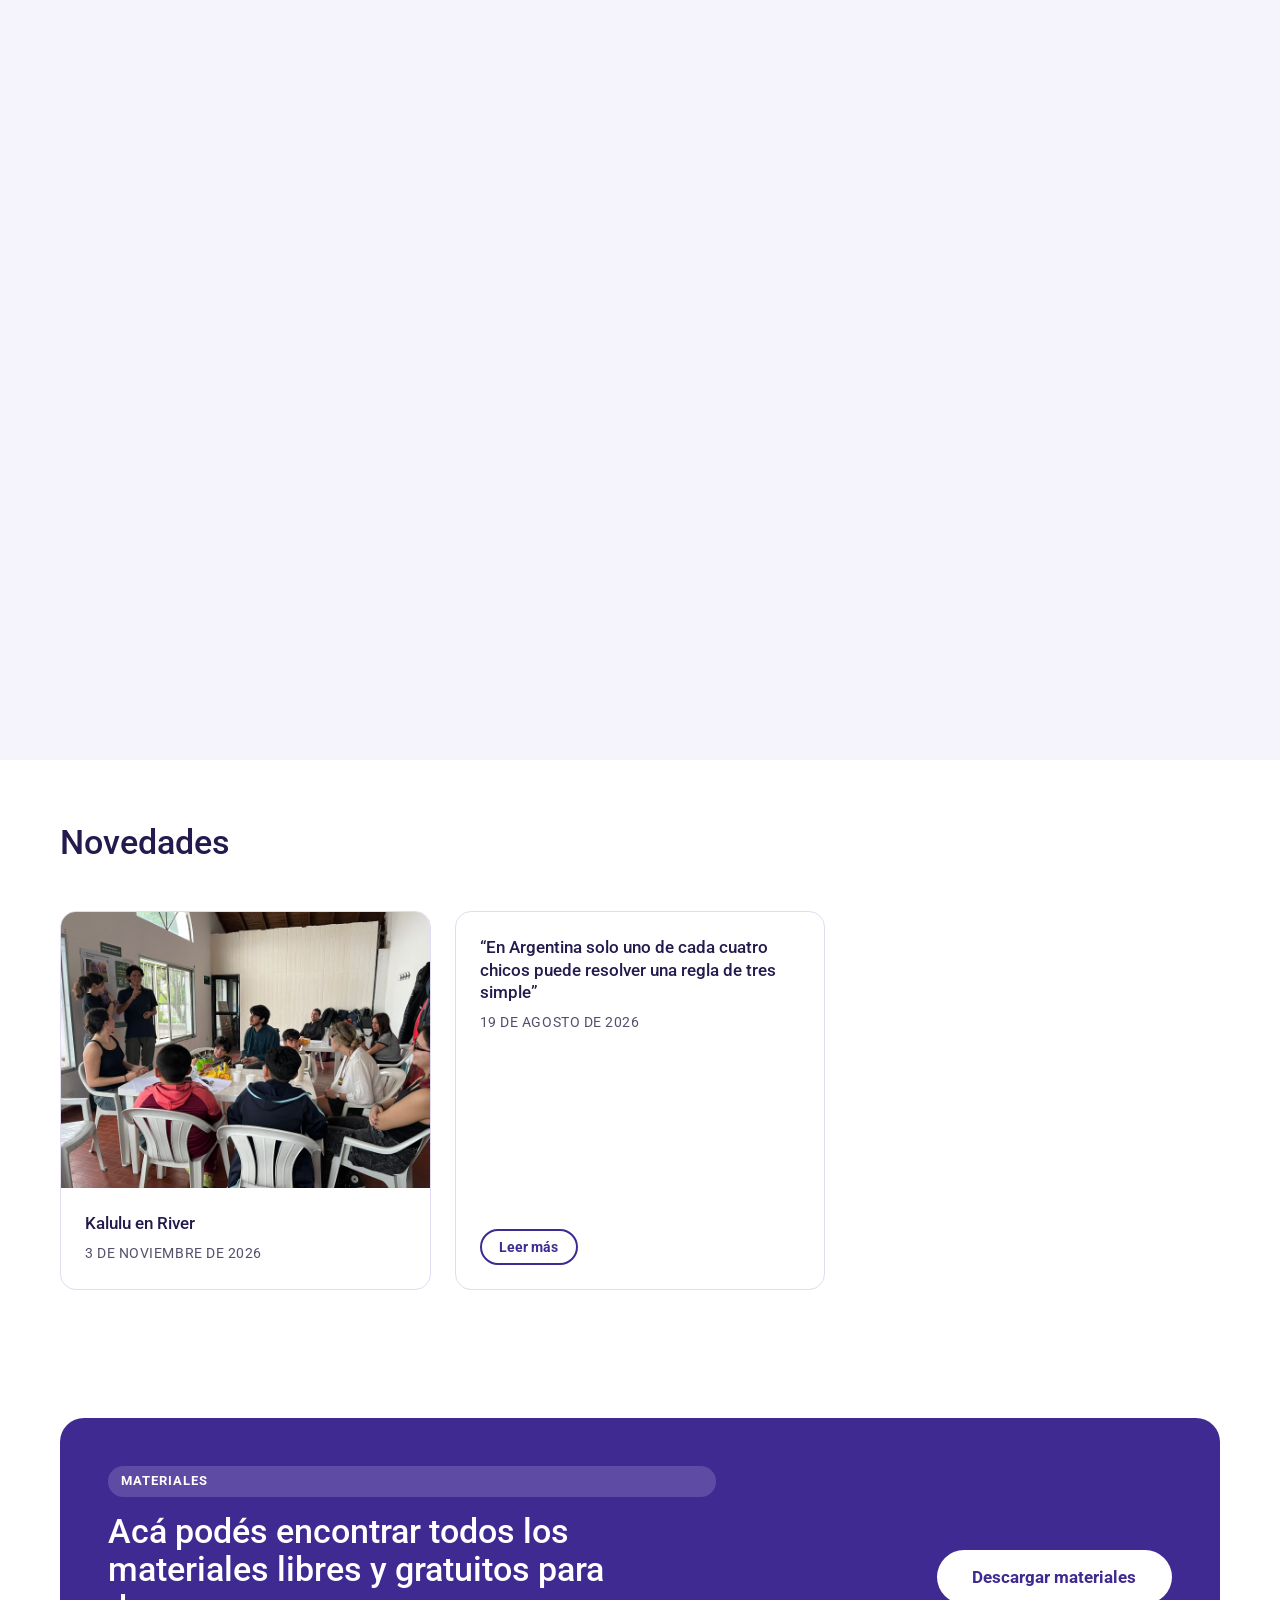
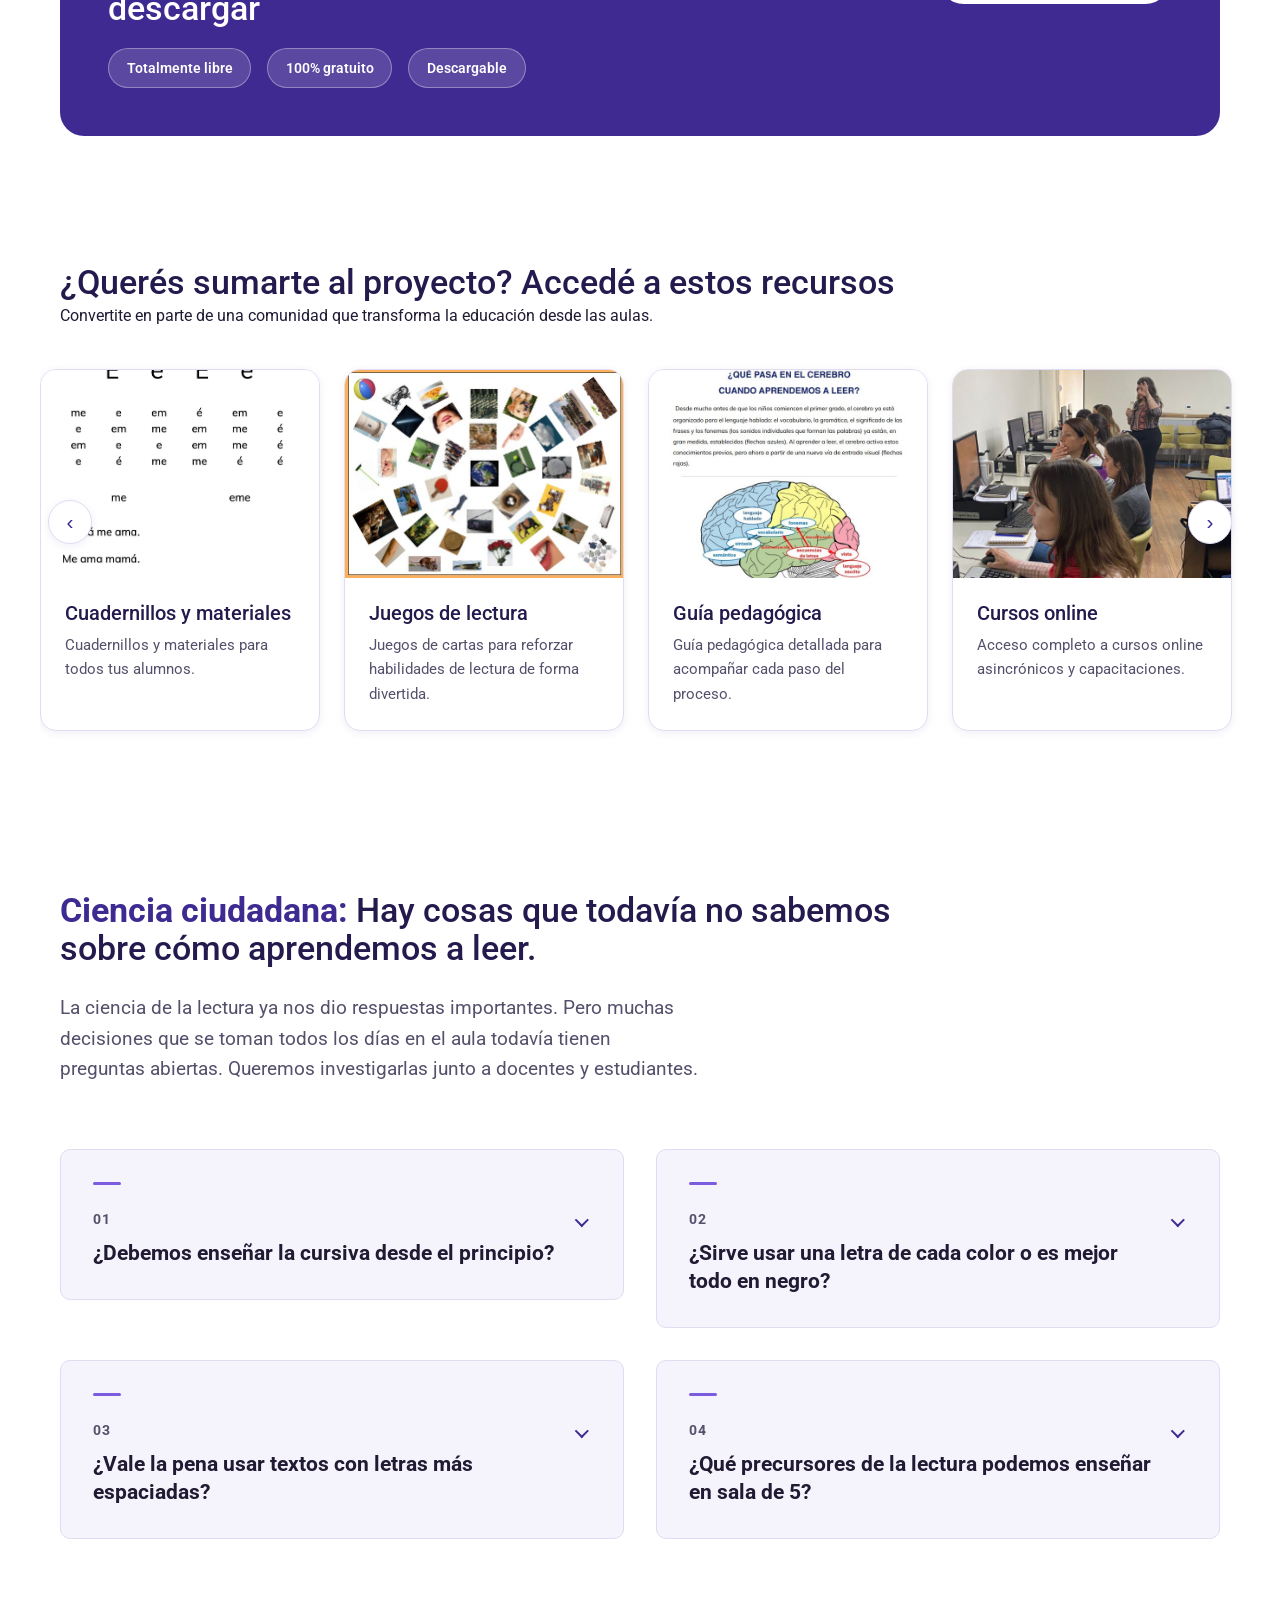
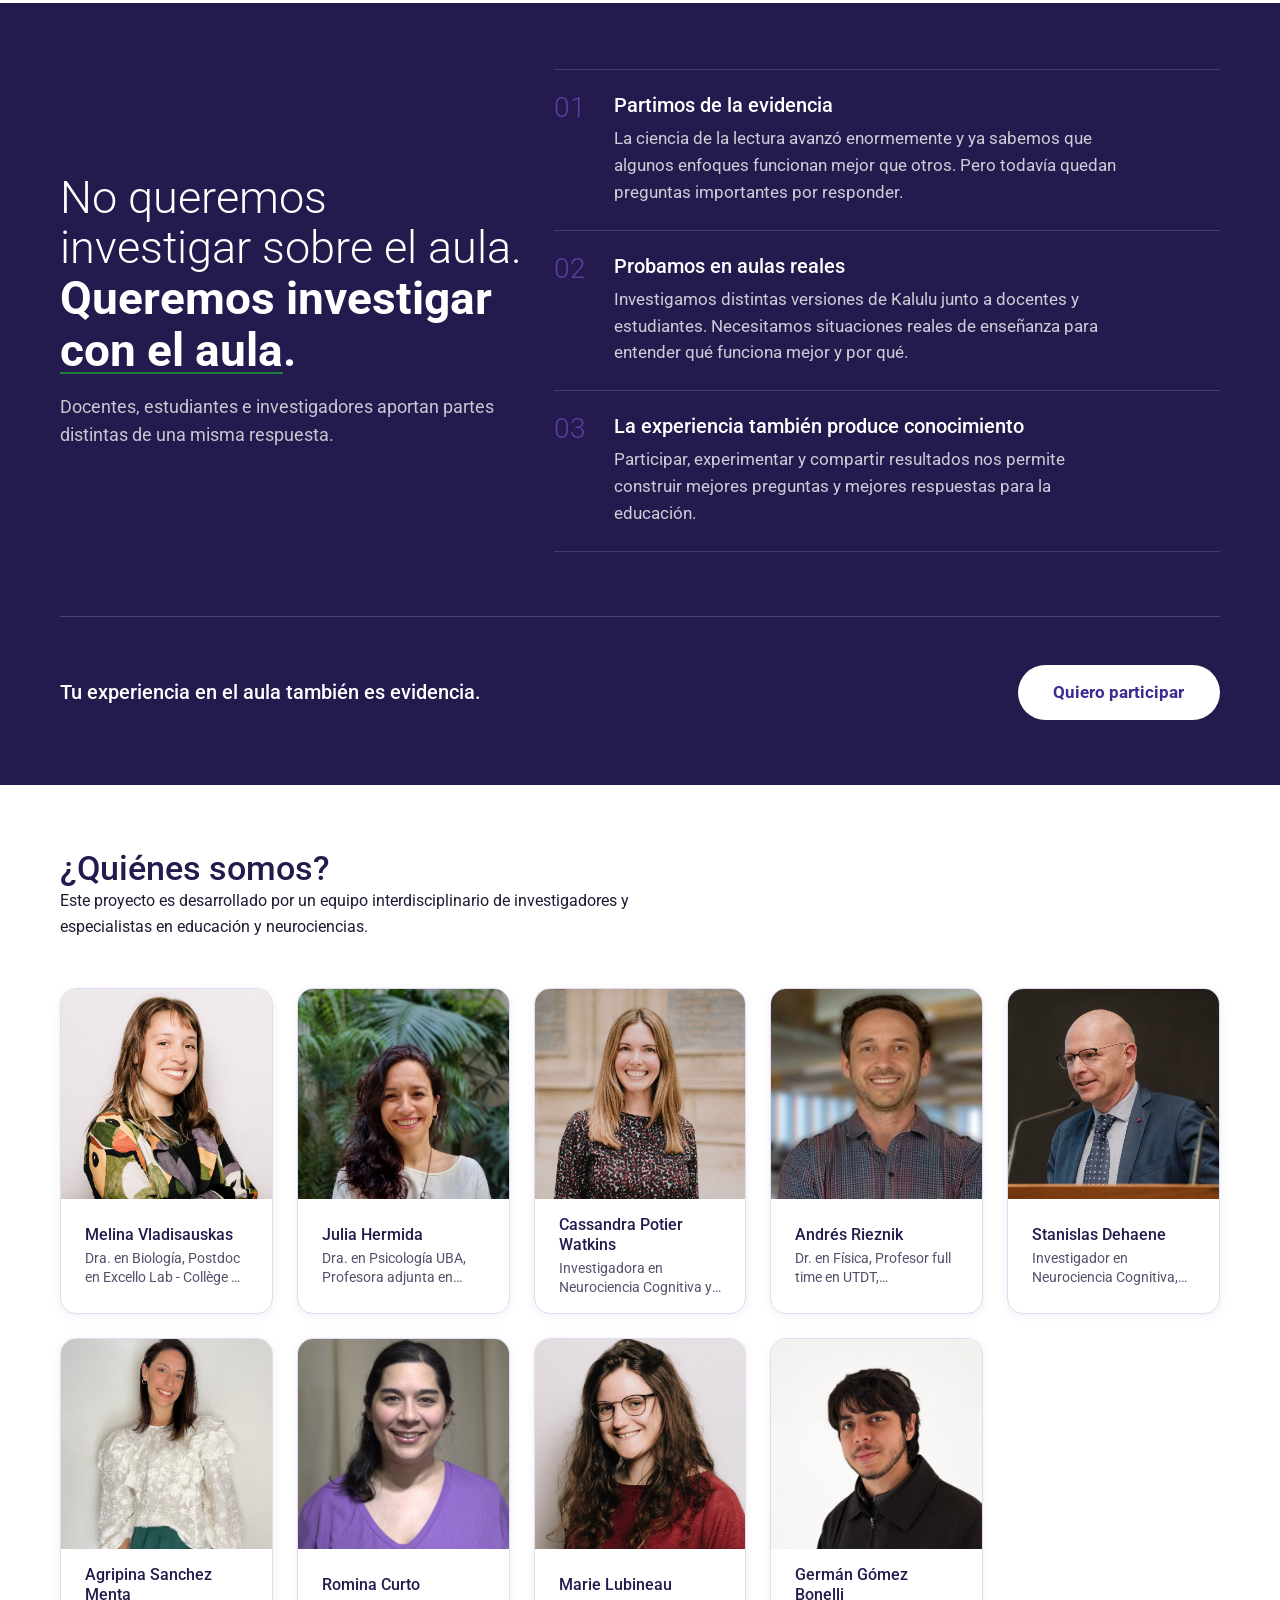
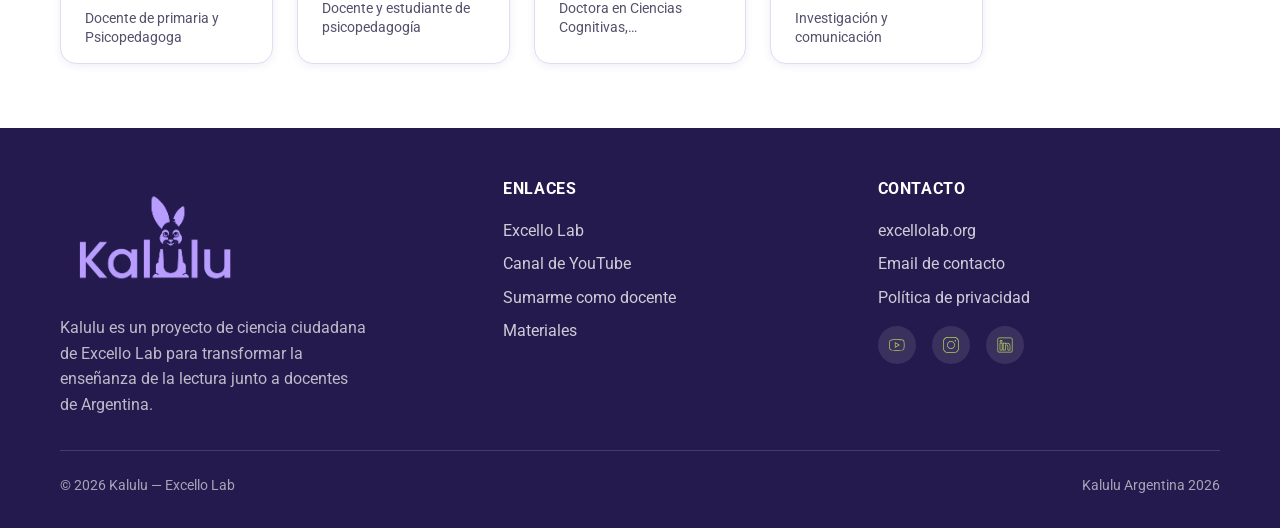
==== commit f88460b3: "Título de ciencia ciudadana y otros ajustes" ====
--- a/index.html
+++ b/index.html
@@ -167,8 +167,7 @@
     <section class="seccion ciencia-preguntas" aria-labelledby="ciencia-titulo">
         <div class="contenedor">
             <div class="ciencia-preguntas__intro">
-                <span class="etiqueta">Ciencia ciudadana</span>
-                <h2 id="ciencia-titulo">Hay cosas que todavía no sabemos sobre cómo aprendemos a leer.</h2>
+                <h2 id="ciencia-titulo"><strong>Ciencia ciudadana:</strong> Hay cosas que todavía no sabemos sobre cómo aprendemos a leer.</h2>
                 <p>La ciencia de la lectura ya nos dio respuestas importantes. Pero muchas decisiones que se toman todos los días en el aula todavía tienen preguntas abiertas. Queremos investigarlas junto a docentes y estudiantes.</p>
             </div>
 
--- a/assets/css/styles.css
+++ b/assets/css/styles.css
@@ -953,7 +953,8 @@
 /* --- 10a. Preguntas abiertas (fondo claro) ------------------------------ */
 .ciencia-preguntas__intro { max-width: var(--ancho-contenedor-angosto); }
 .ciencia-preguntas__intro .etiqueta { margin-bottom: var(--space-4); }
-.ciencia-preguntas__intro h2 { margin-top: var(--space-3); }
+.ciencia-preguntas__intro h2 { margin-top: 0; }
+.ciencia-preguntas__intro h2 strong { font-weight: var(--peso-titulo-fuerte); color: var(--color-marca); }
 .ciencia-preguntas__intro p {
   margin-top: var(--space-4);
   max-width: 58ch;
@@ -1047,6 +1048,10 @@
   line-height: 1.65;
 }
 .ciencia-preguntas__detalle p { margin: 0 0 var(--space-3); }
+/* El texto nunca debe salirse de la tarjeta, aunque sea una palabra larguísima. */
+.ciencia-preguntas__grid > * { min-width: 0; }
+.ciencia-preguntas__tarjeta { min-width: 0; overflow-wrap: anywhere; word-break: break-word; }
+.ciencia-preguntas__detalle, .ciencia-preguntas__detalle p, .ciencia-preguntas__tarjeta-texto { overflow-wrap: anywhere; word-break: break-word; }
 .ciencia-preguntas__detalle p:last-child { margin-bottom: 0; }
 
 /* --- 10b. Cómo investigamos juntos (violeta institucional, full-bleed) --
@@ -1460,3 +1465,6 @@
   .ciencia-investigacion__linea-liviana { font-size: 1.3rem; }
   .ciencia-investigacion__linea-fuerte { font-size: 1.4rem; }
 }
+
+/* Red de seguridad: textos cargados desde el panel nunca desbordan su contenedor. */
+h1, h2, h3, h4, p, li, summary { overflow-wrap: anywhere; }
